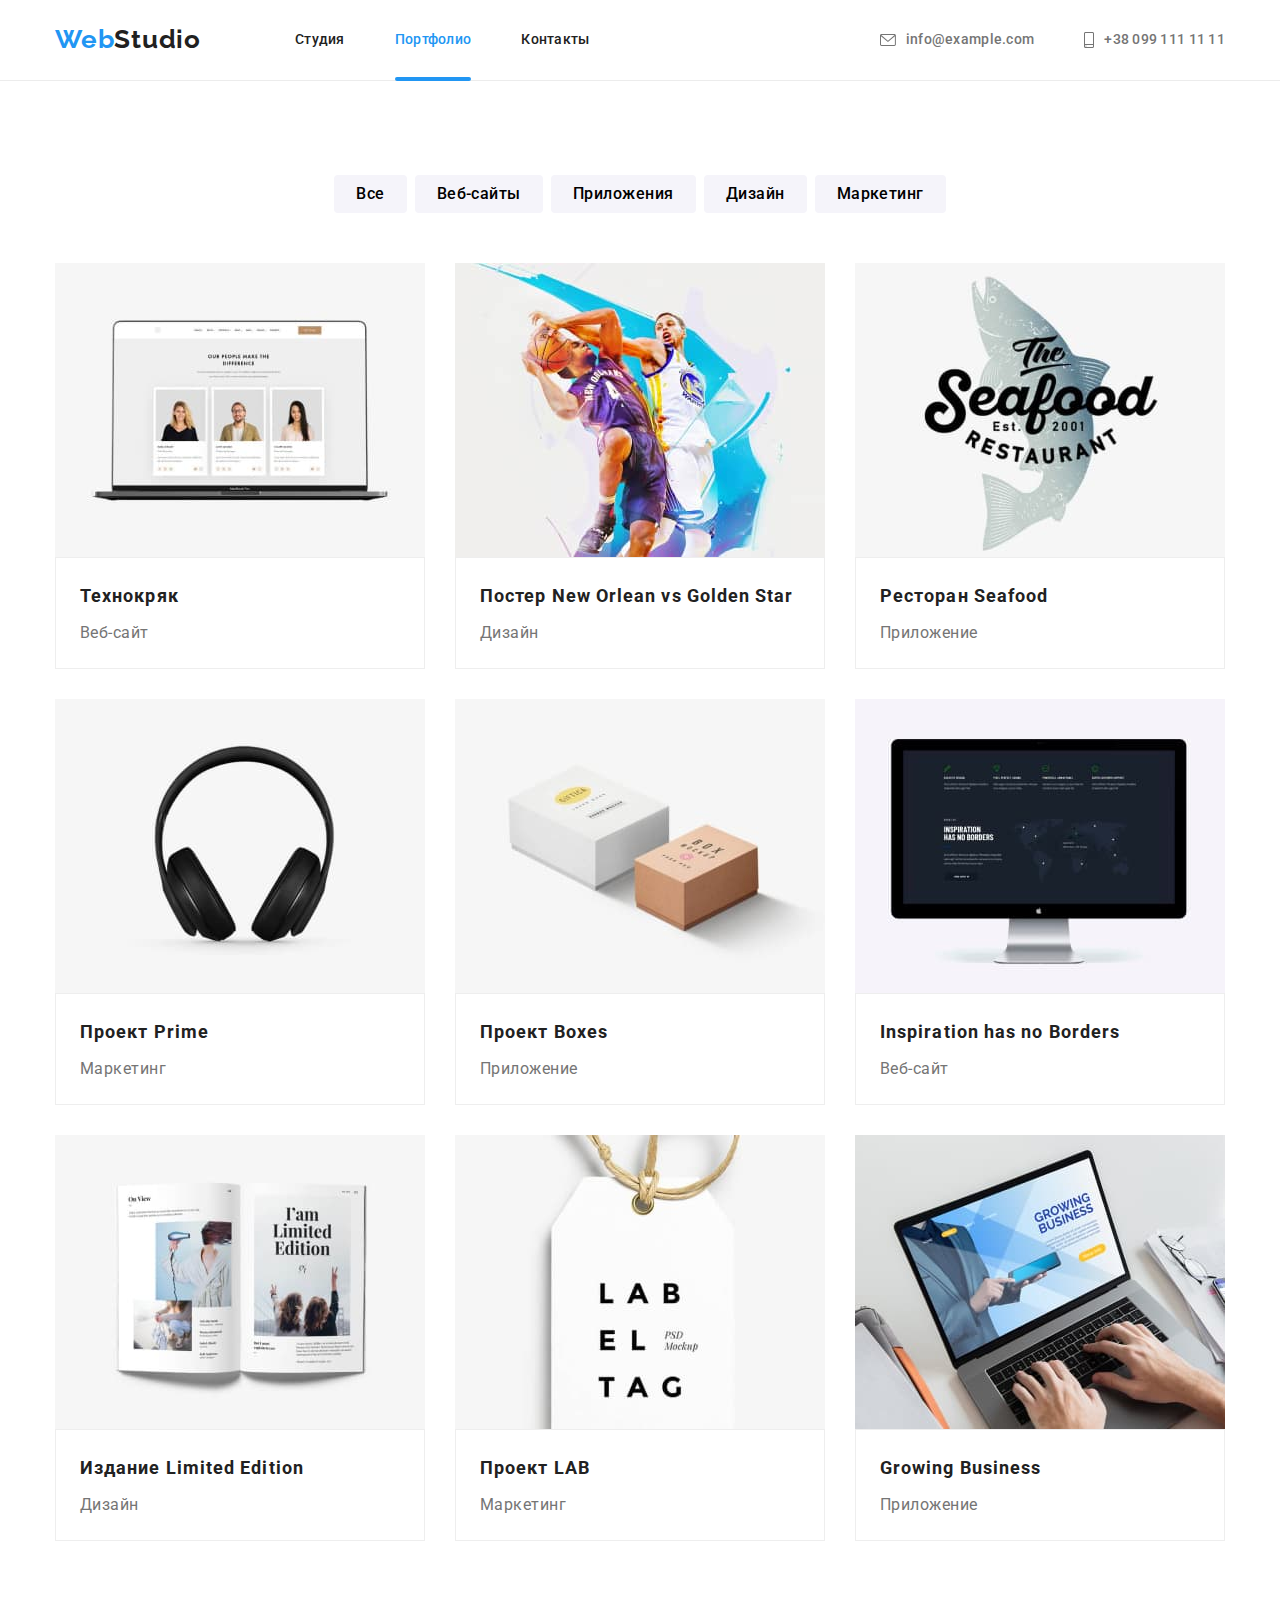
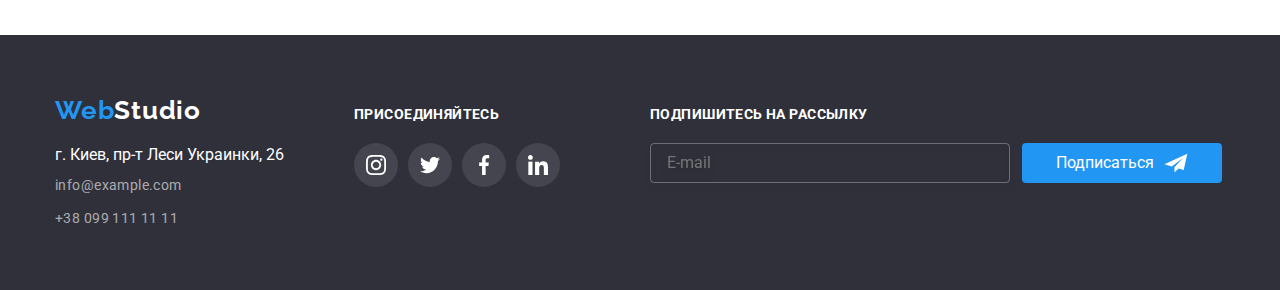
==== portfolio.html @ 25a38905 "adds source files" ====
<!DOCTYPE html>
<html lang="ru">

<head>
    <meta charset="UTF-8">
    <meta http-equiv="X-UA-Compatible" content="IE=edge">
    <meta name="webstudio" content="width=device-width, initial-scale=1.0">
    <title>WebStudio</title>
    <link href="https://fonts.googleapis.com/css2?family=Raleway:wght@700&family=Roboto:wght@400;500;700;900&display=swap"
        rel="stylesheet">
    <link rel="stylesheet" href="https://cdnjs.cloudflare.com/ajax/libs/modern-normalize/1.1.0/modern-normalize.min.css">
    <link rel="stylesheet" href="./css/styles.css" />
</head>


<body>
    <!-=================================== HEADER ================================->


    <header class="header-page">
        <div class="container header-container">
            <a class="logo" href="">Web<span class="logo-dark">Studio</span></a>
            <nav>
                <ul class="site-nav list">
                    <li class="site-nav-item"><a href="./index.html" class="site-nav-link">Студия</a></li>
                    <li class="site-nav-item"><a href="./portfolio.html" class="site-nav-link current">Портфолио</a></li>
                    <li class="site-nav-item"><a href="" class="site-nav-link">Контакты</a></li>
                </ul>
            </nav>
            <ul class="contacts">
                <li class="contacts-item "><a class="contacts-link" href="mailto:info@example.com" target="_blank">
                        <svg class="envelope-icon" width="16" height="12">
                            <use href="./images/icons.svg#icon-envelope"></use>
                        </svg>info@example.com</a>
                <li class="contacts-item"><a class="contacts-link phone-link" href="tel:+380991111111">
                        <svg class="phone-icon" width="10" height="16">
                            <use href="./images/icons.svg#icon-smartphone"></use>
                        </svg>+38 099 111 11 11</a>
            </ul>
        </div>
    </header>


    
    <!-================================== FILTER ============================->

        <main>
            <section class="section">
                <div class="container">
                <h1 class="visually-hidden">Контент страницы Портфолио</h1>
                <ul class="filter">
                    <li class="filter-item">
                        <button class="filter-button" type="button">Все</button>
                    </li>
                    <li class="filter-item">
                        <button class="filter-button" type="button">Веб-сайты</button>
                    </li>
                    <li class="filter-item">
                        <button class="filter-button" type="button">Приложения</button>
                    </li>
                    <li class="filter-item">
                        <button class="filter-button" type="button">Дизайн</button>              
                    </li>
                    <li class="filter-item">
                        <button class="filter-button" type="button">Маркетинг</button>
                    </li>
                </ul>


    <!-=================================== GALERY =================================->


                <ul class="galery list">
                    
                    <li class="galery-item">
                        <div class="galery-box">
                        <a href="" class="galery-link">
                            <div class="galery-wrap">
                                <img src="./images/portfolio1.jpg" 
                                alt="" 
                                width="370"
                                height="294">
                                <p class="galery-item-top-text">Технокряк это современная площадка распространения коронавируса. Компании используют эту
                                    платформу для цифрового
                                    шпионажа и атак на защищённые сервера конкурентов.</p>
                            </div>
                            <div class="galery-item-content">
                            <h2 class="galery-title">Технокряк</h2> 
                            <p class="galery-text">Веб-сайт</p>
                            </div>
                        </a>
                        
                        </div>
                    </li>
                    
                    <li class="galery-item">
                        <a href="" class="galery-link">
                            <div class="galery-wrap">
                                <img src="./images/portfolio2.jpg" 
                                alt="" 
                                width="370" 
                                height="294">
                                <p class="galery-item-top-text">Технокряк это современная площадка распространения коронавируса. Компании используют эту
                                    платформу для цифрового
                                    шпионажа и атак на защищённые сервера конкурентов.</p>
                            </div>
                            <div class="galery-item-content">
                            <h2 class="galery-title">Постер New Orlean vs Golden Star</h2>
                            <p class="galery-text">Дизайн</p>
                            </div>
                        </a>
                    </li>
                    <li class="galery-item">
                        <a href="" class="galery-link">
                            <div class="galery-wrap">
                                <img src="./images/portfolio3.jpg" 
                                alt="" 
                                width="370" 
                                height="294">
                                <p class="galery-item-top-text">Технокряк это современная площадка распространения коронавируса. Компании используют эту
                                    платформу для цифрового
                                    шпионажа и атак на защищённые сервера конкурентов.</p>
                            </div>
                            <div class="galery-item-content">
                            <h2 class="galery-title">Ресторан Seafood</h2> 
                            <p class="galery-text">Приложение</p>
                            </div>
                        </a>                         
                    </li>
                    <li class="galery-item">
                        <a href="" class="galery-link">
                            <div class="galery-wrap">
                                <img src="./images/portfolio4.jpg" 
                                alt="" 
                                width="370" 
                                height="294">
                                <p class="galery-item-top-text">Технокряк это современная площадка распространения коронавируса. Компании используют эту
                                    платформу для цифрового
                                    шпионажа и атак на защищённые сервера конкурентов.</p>
                            </div>
                            <div class="galery-item-content">
                            <h2 class="galery-title">Проект Prime</h2> 
                            <p class="galery-text">Маркетинг</p>
                            </div>
                        </a>                        
                    </li>
                    <li class="galery-item">
                        <a href="" class="galery-link">
                            <div class="galery-wrap">
                                <img src="./images/portfolio5.jpg" 
                                alt="" 
                                width="370" 
                                height="294">
                                <p class="galery-item-top-text">Технокряк это современная площадка распространения коронавируса. Компании используют эту
                                    платформу для цифрового
                                    шпионажа и атак на защищённые сервера конкурентов.</p>
                            </div>
                            <div class="galery-item-content">
                            <h2 class="galery-title">Проект Boxes</h2> 
                            <p class="galery-text">Приложение</p>
                            </div>
                        </a>
                    </li>
                    <li class="galery-item">
                        <a href="" class="galery-link">
                            <div class="galery-wrap">
                                <img src="./images/portfolio6.jpg" 
                                alt="" 
                                width="370"
                                height="294">
                                <p class="galery-item-top-text">Технокряк это современная площадка распространения коронавируса. Компании используют эту
                                    платформу для цифрового
                                    шпионажа и атак на защищённые сервера конкурентов.</p>
                            </div>
                            <div class="galery-item-content">
                            <h2 class="galery-title">Inspiration has no Borders</h2>
                            <p class="galery-text">Веб-сайт</p>
                            </div>
                        </a>                        
                    </li>
                    <li class="galery-item">
                        <a href="" class="galery-link">
                            <div class="galery-wrap">
                                <img src="./images/portfolio7.jpg" 
                                alt="" 
                                width="370" 
                                height="294">
                                <p class="galery-item-top-text">Технокряк это современная площадка распространения коронавируса. Компании используют эту
                                    платформу для цифрового
                                    шпионажа и атак на защищённые сервера конкурентов.</p>
                            </div>
                            <div class="galery-item-content">
                            <h2 class="galery-title">Издание Limited Edition</h2> 
                            <p class="galery-text">Дизайн</p>
                            </div>
                        </a>                        
                    </li>
                    <li class="galery-item">
                        <a href="" class="galery-link">
                            <div class="galery-wrap">
                                <img src="./images/portfolio8.jpg" 
                                alt="" 
                                width="370" 
                                height="294">
                                <p class="galery-item-top-text">Технокряк это современная площадка распространения коронавируса. Компании используют эту
                                    платформу для цифрового
                                    шпионажа и атак на защищённые сервера конкурентов.</p>
                            </div>
                            <div class="galery-item-content">
                            <h2 class="galery-title worklist">Проект LAB</h2>
                            <p class="galery-text">Маркетинг</p>
                            </div>
                        </a>                        
                    </li>
                    <li class="galery-item">
                        <a href="" class="galery-link">
                            <div class="galery-wrap">
                                <img src="./images/portfolio9.jpg" 
                                alt="" 
                                width="370" 
                                height="294">
                                <p class="galery-item-top-text">Технокряк это современная площадка распространения коронавируса. Компании используют эту
                                    платформу для цифрового
                                    шпионажа и атак на защищённые сервера конкурентов.</p>
                            </div>
                            <div class="galery-item-content">
                            <h2 class="galery-title">Growing Business</h2>
                            <p class="galery-text">Приложение</p>
                            </div>
                        </a>                        
                    </li>
                </ul>
                </div>
            </section>           
        </main>
        
        
        <!-=================================== FOOTER =====================================->

        <footer class="footer">
        
            <div class="container footer-conteiner">
                <div class="footer-adress-box">
                    <a class="logo logo-footer" href="">Web<span class="logo-light">Studio</span></a>
                    <address class="adress">
                        <ul class="footer-contacts">
                            <li class="footer-contacts-item">
                                <a class="footer-contact-link white" href="https://goo.gl/maps/ULEKr4xhVnMLPp338"
                                    target="_blank" rel="noopener noreferrer">г. Киев, пр-т Леси
                                    Украинки,
                                    26</a>
                            </li>
                            <li class="footer-contacts-item">
                                <a class="footer-contacts-link" href="mailto:info@example.com" target="_blank">info@example.com
                                </a>
                            </li>
                            <li class="footer-contacts-item">
                                <a class="footer-contacts-link" href="tel:+380991111111">+38 099 111 11 11</a>
                            </li>
                        </ul>
                    </address>
                </div>
        
                <div class="footer-socials-box">
                    <h2 class="footer-socials-title">Присоединяйтесь</h2>
                    <ul class="footer-socials-list">
                        <li class="footer-socials-item">
                            <a href="" class="footer-socials-link">
                                <svg class="footer-socials-icon" width="20" height="20">
                                    <use href="./images/icons.svg#icon-instagram-white"></use>
                                </svg>
                            </a>
                        </li>
                        <li class="footer-socials-item">
                            <a href="" class="footer-socials-link">
                                <svg class="footer-socials-icon" width="20" height="20">
                                    <use href="./images/icons.svg#icon-twitter-white"></use>
                                </svg>
                            </a>
                        </li>
                        <li class="footer-socials-item">
                            <a href="" class="footer-socials-link">
                                <svg class="footer-socials-icon" width="20" height="20">
                                    <use href="./images/icons.svg#icon-facebook-white"></use>
                                </svg>
                            </a>
                        </li>
                        <li class="footer-socials-item">
                            <a href="" class="footer-socials-link">
                                <svg class="footer-socials-icon" width="20" height="20">
                                    <use href="./images/icons.svg#icon-linkedin-white"></use>
                                </svg>
                            </a>
                        </li>
                    </ul>
                </div>

                <form class="footer-subscribe-box">
                    <h2 class="subscribe-title">Подпишитесь на рассылку</h2>
                    <div class="subscribe-input-wrap">
                        <input type="email" name="subscribe-mail" class="subscribe-mail" id="subscribe-mail" placeholder="E-mail"
                            required />
                        <button type="submit" class="subscribe-btn">
                            <svg class="subscribe-send-icon" width="24" height="20">
                                <use href="./images/icons.svg#icon-send"></use>
                            </svg>Подписаться</button>
                    </div>
                </form>
                
            </div>
        </footer>

        
</body>

</html>
---- css/styles.css ----
/* Основной цвет текста #757575 */
/* Вторичный цвет текста #212121 */
/* Основной цвет фона #E5E5E5 */
/* Вторичный цвет фона #2F303A */
/* Цвет акцента #2196F3 */
/* Цвет лого 1 #2196F3 */
/* Цвет лого 2 #000000 */

:root {
  --primary-text-color: #757575;
  --title-text-color: #212121;
  --accent-color: #2196f3;
  --primary-bg-color: #ffffff;
}

html {
  box-sizing: border-box;
}

*,
*::before,
*::after {
  box-sizing: inherit;
}

body {
  margin: 0;
  background-color: var(--primary-bg-color);
  color: var(--primary-text-color);
  font-family: Roboto, sans-serif;
}

img {
  display: block;
}

.visually-hidden {
  position: absolute;
  white-space: nowrap;
  width: 1px;
  height: 1px;
  overflow: hidden;
  border: 0;
  padding: 0;
  clip: rect(0 0 0 0);
  clip-path: inset(50%);
  margin: -1px;
}

h1,
h2,
h3,
h4,
h5,
h6,
p {
  margin-top: 0;
  margin-bottom: 0;
}

/* можно убрать точки у li c class="list"*/
/* .list {
  padding: 0;
  margin: 0;
  list-style: none;
} */

/* button {
  list-style: none;
} */

button {
  font-family: inherit;
}

/* убрал нижнее подчеркивание у всех ссылок */
a {
  text-decoration: none;
}

ul {
  list-style: none;
  padding: 0;
  margin: 0;
}

.container {
  margin-left: auto;
  margin-right: auto;
  padding-left: 15px;
  padding-right: 15px;
  width: 1200px;
}

.section {
  padding-top: 94px;
  padding-bottom: 94px;
}


/* -=================================== HEADER ================================-*/


.header-page {
  border-bottom-width: 1px;
  border-bottom-style: solid;
  border-bottom-color: #ececec;
  background-color: var(--primary-bg-color);
}

.header-container {
  display: flex;
  align-items: center;
}

.logo {
  color: var(--accent-color);
  text-decoration: none;
  font-family: Raleway, sans-serif;
  font-weight: 700;
  font-size: 26px;
  line-height: 1.2;
  letter-spacing: 0.03em;
}

.logo-dark {
  color: #212121;
}

.site-nav {
  display: flex;
}

/* .site-nav .site-nav-item:not(:last-child) {
  margin-right: 50px;
} */

/* применяется к элементам перед которыми есть сосед */
.site-nav .site-nav-item + .site-nav-item {
  margin-left: 50px;
}

.site-nav-link {
  display: block;
  padding-top: 32px;
  padding-bottom: 32px;
}

.site-nav-link {
  color: var(--title-text-color);
  font-weight: 500;
  font-size: 14px;
  line-height: 1.14;
  letter-spacing: 0.02em;
  transition: color 250ms cubic-bezier(0.4, 0, 0.2, 1);
}

.current {
  color: var(--accent-color);
  position: relative;
}

.current::after {
  content: "";
  width: 100%;
  height: 4px;
  position: absolute;
  background-color: var(--accent-color);
  left: 0;
  bottom: -1px;
  border-radius: 2px;
}

.site-nav-link:hover,
.site-nav-link:focus {
  color: var(--accent-color);
}

.contacts-link {
  color: var(--primary-text-color);
  font-weight: 500;
  font-size: 14px;
  line-height: 1.14;
  letter-spacing: 0.02em;
  transition: color 250ms cubic-bezier(0.4, 0, 0.2, 1);
}

.contacts-link:hover,
.contacts-link:focus {
  color: var(--accent-color);
}

.contacts {
  display: flex;
  margin-left: auto;
}

.contacts-link {
  display: block;
  padding-top: 32px;
  padding-bottom: 32px;
}

.contacts .contacts-item + .contacts-item {
  margin-left: 50px;
}

nav {
  margin-left: 94px;
}

.contacts-link {
  display: flex;
  align-items: center;
  justify-content: center;
  color: #757575;
}

.envelope-icon {
  margin-right: 10px;
  fill: currentColor;
}

.phone-icon {
  margin-right: 10px;
  fill: currentColor;
}

.contacts-link:hover {
  fill: var(--accent-color)
}



/* -================================= HERO ====================================- */


.hero {
  text-align: center;
  padding-top: 200px;
  padding-bottom: 200px;
  max-width: 1600px;
  height: 600px;
  margin-left: auto;
  margin-right: auto;

  background-image: linear-gradient(
      to right,
      rgba(47, 48, 58, 0.4),
      rgba(47, 48, 58, 0.4)),
    url(../images/hero-img.jpg);
  background-size: 100%, cover;
  background-position: center; 
}

.hero-title {
  width: 696px;
  margin-top: 0px;
  margin-left: auto;
  margin-right: auto;
  margin-bottom: 30px;

  color: var(--primary-bg-color);

  font-style: normal;
  font-weight: 900;
  font-size: 44px;
  line-height: 1.36;
  letter-spacing: 0.06em;
  text-transform: uppercase;
}

.hero-btn {
  align-items: center;
  display: inline-flex;
  border-radius: 4px;
  padding: 10px 32px;
  min-width: 136px;
  margin-bottom: 0;

  color: #e5e5e5;
  background-color: var(--accent-color);

  font-weight: 700;
  font-size: 16px;
  line-height: calc(30 / 16);
  letter-spacing: 0.06em;
  text-decoration: none;
  border-color: transparent;
  cursor: pointer;
  transition: background-color 250ms cubic-bezier(0.4, 0, 0.2, 1);
}

.hero-btn:hover,
.hero-btn:focus {
  background-color: #188ce8;
}

/* .hero-btn::before {
  content: "";
  margin-right: 10px;
  width: 20px;
  height: 20px;
  background-image: url(../images/clock\ 1.png);
  background-size: contain;
} */

/* .hero-btn > .icon {
  height: 20px;
  margin-right: 10px;
  background-image: url(../images/antenna\ 1.png);
  background-size: contain;
} */

/* -================================= FEATURES ===================================- */

.title {
  color: var(--title-text-color);
}

.features-title,
.team-title,
.team-title,
.galery-title {
  color: var(--title-text-color);
}

.section-title {
  margin-top: 0;
  margin-bottom: 50px;
  font-style: normal;
  font-weight: 700;
  font-size: 36px;
  line-height: 1.17;
  text-align: center;
  letter-spacing: 0.03em;
  color: var(--title-text-color);
}

.features-title {
  margin-bottom: 10px;
  font-weight: 700;
  font-size: 14px;
  line-height: 1.14;
  letter-spacing: 0.03em;
  text-transform: uppercase;
}

.features-text {
  font-weight: 400;
  font-size: 14px;
  line-height: 1.71;
  letter-spacing: 0.03em;
}

.section-title {
  margin-bottom: 50px;
}

.features {
  display: flex;
}

.features-item {
  width: 270px;
}

.features-item + .features-item {
  margin-left: 30px;
}

.features-top {
  content: "";
  display: flex;
  justify-content: center;
  align-items: center;
  border-radius: 4px;
  margin-bottom: 30px;
  height: 120px;
  background-color: #F5F4FA;  
  /* background-size: auto;
  background-repeat: no-repeat;
  background-position: center; */
}

/* .features-icon {
  align-items: center;
} */
/* .features-item::before {
  content: "";
  display: block;
  margin-bottom: 30px;
  height: 120px;
  background-color: #F5F4FA;  
  background-size: auto;
  background-repeat: no-repeat;
  background-position: center;
} */

/* .antena::before { 
  background-image: url(../images/antenna.svg);  
}

.clock::before {
  background-image: url(../images/clock.svg);
}

.diagram::before {
  background-image: url(../images/diagram.svg);
}

.astronaut::before {
  background-image: url(../images/astronaut.svg);
} */


/* -================================== WORKS ==================================- */

.works {
  display: flex;
}

.work-section {
  padding-top: 0;
}

.works-item {
  width: 370px;
  margin-right: 30px;
  position: relative;
}

.works-item:nth-child(3n) {
  margin-right: 0px;
}

.works-item-top-text {
  position: absolute;
  display: flex;
  justify-content: center;
  align-items: center;
  left: 0;
  bottom: 0;
  width: 100%;
  min-height: 70px;

  font-weight: 700;
  font-size: 14px;
  line-height: 16px;
  letter-spacing: 0.03em;
  text-transform: uppercase;

  color: #FFFFFF;
  background-color: rgba(47, 48, 58, 0.8);
}

/*-================================== TEAM ====================================-*/

.team-section {
  background-color: #f5f4fa;
}

.team-item-content {
  padding-top: 30px;
  padding-bottom: 30px;
  background-color: #ffffff;
  border-radius: 0px 0px 4px 4px;
}

.team-title {
  font-weight: 500;
  margin-top: 0;
  margin-bottom: 10px;
}

.team-text {
  margin-top: 0;
  margin-bottom: 16px;
}

.team {
  display: flex;
}

.team-item {
  text-align: center;
  width: 270px;
  margin-right: 30px;
  box-shadow: 0px 4px 4px rgba(0, 0, 0, 0.25);
}

.team-item:nth-child(4n) {
  margin-right: 0px;
}

.team-socials-list {
  display: flex;
  justify-content: center;
}

.team-socials-icon {
  fill: #AFB1B8;
  transition: fill 250ms cubic-bezier(0.4, 0, 0.2, 1);
}

.team-socials-link {
  width: 44px;
  height: 44px;
  background-color: #ffffff;
  border-radius: 50%;
  display: flex;
  align-items: center;
  justify-content: center;
  transition: background-color 250ms cubic-bezier(0.4, 0, 0.2, 1);
  /* color: #AFB1B8; */
}

/* .team-socials-icon {
  fill: currentColor;
}

.team-socials-link:hover {
  background-color: var(--accent-color);
  color: #ffffff;
} */

.team-socials-link:hover,
.team-socials-link:focus {
  background-color: var(--accent-color);
}

.team-socials-link:hover .team-socials-icon,
.team-socials-link:focus .team-socials-icon {
  fill: white;
}

.team-socials-item + .team-socials-item {
  margin-left: 10px;
}



/* -================================= CLIENTS ================================- */



.clients {
  display: flex;
  align-items: center;
}

.clients-icon {
  fill: #AFB1B8;
  transition: fill 250ms cubic-bezier(0.4, 0, 0.2, 1);
}

.clients-item {
  width: 170px;
  height: 92px;
}

.clients-link {
  width: 100%;
  height: 100%;
  display: flex;
  align-items: center;
  justify-content: center;
  border: 1px solid #AFB1B8;
  border-radius: 4px;
  transition: border-color 250ms cubic-bezier(0.4, 0, 0.2, 1);
}

/* .clients-link {
  width: 170px;
  height: 92px;
  background-color: #ffffff;
  border: 2px #AFB1B8;
  border-style: inset;
  border-radius: 4px;
  display: flex;
  align-items: center;
  justify-content: center;
} */
/* .clients-item {
  display: flex;
  align-items: center;
  justify-content: center;
  width: 170px;
  height: 92px;
  border: 1px #AFB1B8;
  border-style: inset;
  border-radius: 4px;
} */

.clients-item + .clients-item {
  margin-left: 30px;
}

.clients-link:hover,
.clients-link:focus {
  border-color: var(--accent-color);
}

.clients-link:hover .clients-icon,
.clients-link:focus .clients-icon {
  fill: var(--accent-color);
  border-color: var(--accent-color);
}


/*-=================================== FOOTER =====================================-*/

.footer {
  padding-top: 60px;
  padding-bottom: 60px;
  background-color: #2f303a;
}

.footer-conteiner {
  display: flex;
  align-items: baseline;
}

.adress {
  font-style: inherit;
}

.white {
  color: rgba(255, 255, 255, 1);
}

.auth-nav {
  color: rgba(255, 255, 255, 9);
}

.logo-footer {
  display: inline-block;
  margin-bottom: 20px;
}

.logo-light {
  color: #ffffff;
}

.footer-contacts-link {
  font-family: Roboto;
  font-size: 14px;
  line-height: 1.71;
  letter-spacing: 0.03em;
  color: rgba(255, 255, 255, 0.6);
}

.footer-contacts-item {
  margin-bottom: 9px;
}

.footer-contacts-item:nth-child(3n) {
  margin-bottom: 0px;
}

.footer-socials-list {
  display: flex;  
}

.footer-adress-box {
  margin-right: 70px;
}


.footer-socials-title {
  font-weight: 700;
  font-size: 14px;
  line-height: 1.14;
  letter-spacing: 0.03em;
  text-transform: uppercase;
  color: #ffffff;
  margin-bottom: 20px;
  align-self: flex-start;
}

/* .footer-socials-list {
  display: flex;
  justify-content: center;
} */

.footer-socials-icon {
  fill: white;
}

.footer-socials-link {
  width: 44px;
  height: 44px;
  background-color: rgba(255, 255, 255, 0.1);;
  border-radius: 50%;
  display: flex;
  align-items: center;
  justify-content: center;
  transition: background-color 250ms cubic-bezier(0.4, 0, 0.2, 1);
}

.footer-socials-link:hover,
.footer-socials-link:focus {
  background-color: var(--accent-color);
}

.footer-socials-item + .footer-socials-item {
  margin-left: 10px;
}

.footer-socials-box {
  margin-right: 90px;
}

.subscribe-input-wrap {
  display: flex;
}

.subscribe-title {
  ont-weight: 700;
  font-size: 14px;
  line-height: 1.14;
  letter-spacing: 0.03em;
  text-transform: uppercase;
  color: #ffffff;
  margin-bottom: 20px;
  align-self: flex-start;
}

.subscribe-mail {
  width: 360px;
  height: 40px;
  border: 1px solid rgba(255, 255, 255, 0.3);
  box-sizing: border-box;
  filter: drop-shadow(0px 4px 4px rgba(0, 0, 0, 0.15));
  border-radius: 4px;
  color: #fff;
  background-color: transparent;
  padding-left: 16px;
  margin-right: 12px;
  outline: none;
  cursor: pointer;
  transition: border-color 250ms cubic-bezier(0.4, 0, 0.2, 1);
}

.subscribe-mail:focus {
  border: 1px solid var(--accent-color);

}

.subscribe-btn {
  display: flex;
  flex-direction: row-reverse;
  justify-content: center;
  align-items: center;
  width: 200px;
  height: 40px;
  background-color: var(--accent-color);
  color: #fff;
  border-color: transparent;
  border-radius: 4px;
  cursor: pointer;
  transition: background-color 250ms cubic-bezier(0.4, 0, 0.2, 1);
}

.subscribe-btn:hover,
.subscribe-btn:focus {
  background-color: #188ce8;
}

.subscribe-send-icon {
  fill: #ffffff;
  margin-left: 10px;
}


/*-================================== FILTER ============================-*/


.filter-button {
  padding: 6px 22px;
  font-family: inherit;
  font-weight: 500;
  font-size: 16px;
  line-height: calc(26 / 16);
  text-align: center;
  letter-spacing: 0.03em;

  background-color: #f5f4fa;

  border-radius: 4px;
  border: transparent;
  cursor: pointer;

  transition: background-color 250ms cubic-bezier(0.4, 0, 0.2, 1), box-shadow 250ms cubic-bezier(0.4, 0, 0.2, 1), color 250ms cubic-bezier(0.4, 0, 0.2, 1);
}

.filter-button:hover,
.filter-button:focus {
  background-color: var(--accent-color);
  color: #ffffff;
  box-shadow: 0px 3px 1px rgba(0, 0, 0, 0.1), 0px 1px 2px rgba(0, 0, 0, 0.08), 0px 2px 2px rgba(0, 0, 0, 0.12);;
}

.filter {
  margin-bottom: 50px;
  justify-content: center;
  display: flex;
}

.filter-item:not(:last-child) {
  margin-right: 8px;
}



/*-=================================== GALERY =================================-*/

.galery-text {
  color: var(--primary-text-color);
  font-weight: 400;
  font-size: 16px;
  letter-spacing: 0.03em;
  line-height: calc(30 / 16);
}

.galery-item-content {
  padding-top: 20px;
  padding-bottom: 20px;
  padding-left: 24px;
  padding-right: 24px;
  border: 1px solid #eeeeee;
}

.galery-item .galery-title {
  margin-bottom: 4px;
  font-weight: 700;
  font-size: 18px;
  line-height: 2;
  letter-spacing: 0.06em;
}

/* ----------------сетка с половинными маржинами------------ */
.galery {
  display: flex;
  flex-wrap: wrap;
  margin: -15px;  
}

.galery-item {
  margin: 15px;
  flex-basis: calc((100% - 90px) / 3);
  position: relative;
  
}

.galery-wrap {
  position: relative;
  overflow: auto;
}

.galery-item-top-text {
  position: absolute;
  top: 0;
  left: 0;
  padding: 24px;

  font-weight: normal;
  font-size: 18px;
  line-height: 1.56;
  letter-spacing: 0.03em;
  height: 100%;

  color: #FFFFFF;
  background-color: rgba(33, 150, 243, 0.9);
  transform: translateY(100%);
  transition: transform 250ms cubic-bezier(0.4, 0, 0.2, 1);
}

.galery-link:hover .galery-item-top-text,
.galery-link:focus .galery-item-top-text {
  transform: translateY(0);
}

/* ----сетка с формулой и компенс маржинов-------- */
/* .galery {
  display: flex;
  flex-wrap: wrap;
  margin-right: -30px;
  margin-bottom: -30px;
}

.galery-item {
  margin-right: 30px;
  margin-bottom: 30px;
  flex-basis: calc((100% - 90px) / 3);
} */

/* ---------------сетка с чисткой геометрии---------- */
/* .galery {
  display: flex;
  flex-wrap: wrap;
}

.galery-item {
  width: 370px;
  margin-right: 30px;
  margin-bottom: 30px;
}

.galery-item:nth-child(3n) {
  margin-right: 0px;
}

.galery-item:nth-last-child(-n + 3) {
  margin-bottom: 0px;
} */
/* ----------------------------------------------------- */

.galery-link {
  display: block;
  transition: box-shadow 250ms cubic-bezier(0.4, 0, 0.2, 1), transform 250ms cubic-bezier(0.4, 0, 0.2, 1);;
}

.galery-link:hover,
.galery-link:focus {
  box-shadow: 0px 4px 4px rgba(0, 0, 0, 0.25);
}

/*-==================================== MODAL =====================================-*/

.backdrop {
  width: 100vw;
  height: 100vh;
  background-color: rgba(0, 0, 0, 0.2);
  position: fixed;
  top: 0;
  transition: opacity 250ms, visibility 250ms;
}

.backdrop.is-hidden .modal {
  transform: scale(0.5);
}

.modal {
  width: 530px;
  min-height: 580px;
  background-color: #fff;
  padding: 40px;
  box-shadow: 0px 1px 3px rgba(0, 0, 0, 0.12), 0px 1px 1px rgba(0, 0, 0, 0.14), 0px 2px 1px rgba(0, 0, 0, 0.2);
  border-radius: 4px;
  position: absolute;
  top: 50%;
  left: 50%;
  transform: translate(-50%, -50%) scale(1);
  transition: transform 250ms;
}

.modal-close-icon {
  width: 100%;
  height: 100%;
}

.modal-close-btn {
  display: flex;
  width: 30px;
  height: 30px;
  border-radius: 50%;
  border: 1px solid rgba(0, 0, 0, 0.1);
  background-color: #fff;
  position: absolute;
  top: 8px;
  right: 8px;
  cursor: pointer;
}

.modal-close-btn:hover {
  fill: var(--accent-color);
}

.is-hidden {
  opacity: 0;
  pointer-events: none;
  visibility: hidden;
}

.modal-title {
  font-weight: 700;
  font-size: 20px;
  line-height: 23px;
  text-align: center;
  letter-spacing: 0.03em;
  color: var(--title-text-color);
  text-align: center;
  margin-bottom: 12px;
}

.modal-input-wrap {
  position: relative;
}

.form-field {
  margin-bottom: 10px;
}

.modal-input {
  width: 100%;
  height: 40px;
  border: 1px solid rgba(33, 33, 33, 0.2);
  border-radius: 4px;
  
  padding-left: 42px;
  font-style: 12px;
  color: var(--title-text-color);
  cursor: pointer;
  outline: none;
}

.modal-input:focus {
  border-color: var(--accent-color);
}

.modal-input:focus + .modal-icon {
  fill: var(--accent-color);
}

.modal-icon {
  position: absolute;
  left: 12px;
  top: 50%;
  transform: translateY(-50%);
}

.modal-input::placeholder {
    color: rgba(117, 117, 117, 0.5);
}  

.modal-label {
  display: block;
  font-weight: normal;
  font-size: 12px;
  line-height: 14px;
  letter-spacing: 0.01em;
  color: #757575;
  margin-bottom: 4px;
}

.modal-text:focus {
  border-color: var(--accent-color);
}

.submit-btn {
  display: block;
  min-width: 200px;
  height: 50px;
  padding-top: 10px;
  padding-bottom: 10px;
  font-family: inherit;
  font-weight: 700;
  font-size: 16px;
  line-height: calc(30 / 16);
  text-align: center;
  letter-spacing: 0.03em;
  /* margin-top: 30px; */
  margin-left: auto;
  margin-right: auto;
  /* margin-bottom: 40px; */

  background-color: var(--accent-color);
  color: #ffffff;
  box-shadow: 0px 4px 4px rgba(0, 0, 0, 0.15);

  border-radius: 4px;
  border: transparent;
  cursor: pointer;

  transition: background-color 250ms cubic-bezier(0.4, 0, 0.2, 1), box-shadow 250ms cubic-bezier(0.4, 0, 0.2, 1), color 250ms cubic-bezier(0.4, 0, 0.2, 1);
}

.submit-btn:hover,
.submit-btn:focus {
  background-color: #188ce8;
}

.modal-text {
  display: block;
  width: 100%;
  height: 120px;
  padding: 12px 16px;
  margin-bottom: 20px;
  resize: none;
  outline: none;
  border: 1px solid rgba(33, 33, 33, 0.2);
  border-radius: 4px;
  cursor: pointer;
}

.modal-text::placeholder {
  font-weight: normal;
  font-size: 14px;
  line-height: calc(16 / 14);
  letter-spacing: 0.01em;
  color: rgba(117, 117, 117, 0.5);
}

.modal-check-text {
  font-weight: 400;
  font-size: 14px;
  line-height: 1.71;   
  letter-spacing: 0.03em;
  color: #757575;
  justify-content: center;
  display: flex;
  align-items: center;
}

.modal-check-text span {
  width: 16px;
  height: 15px;
  border: 2px solid #212121;
  border-radius: 2px;
  display: flex;
  align-items: center;
  justify-content: center;

  margin-right: 8px;
}

.modal-check-icon {
  fill: transparent;
  cursor: pointer;
}

.modal-check:checked + .modal-check-text > span {
  background-color: var(--accent-color);
  border: none;
}

.modal-check:checked + .modal-check-text svg {
  fill: #ffffff;
}

.modal-check-link {
  color: var(--accent-color);
  text-decoration: underline;
  margin-left: 5px;
}
.modal-check-field {
  display: block;
  margin-bottom: 30px;
}


/* .modal-check-text::before {
  content: "";
  width: 16px;
  height: 15px;
  border: 2px solid #212121;
  border-radius: 2px;
  display: block;
  margin-right: 8px;
}

.modal-check:checked + .modal-check-text::before {
  background-image: url(../images/icon-check.svg);
  border: none;
} */
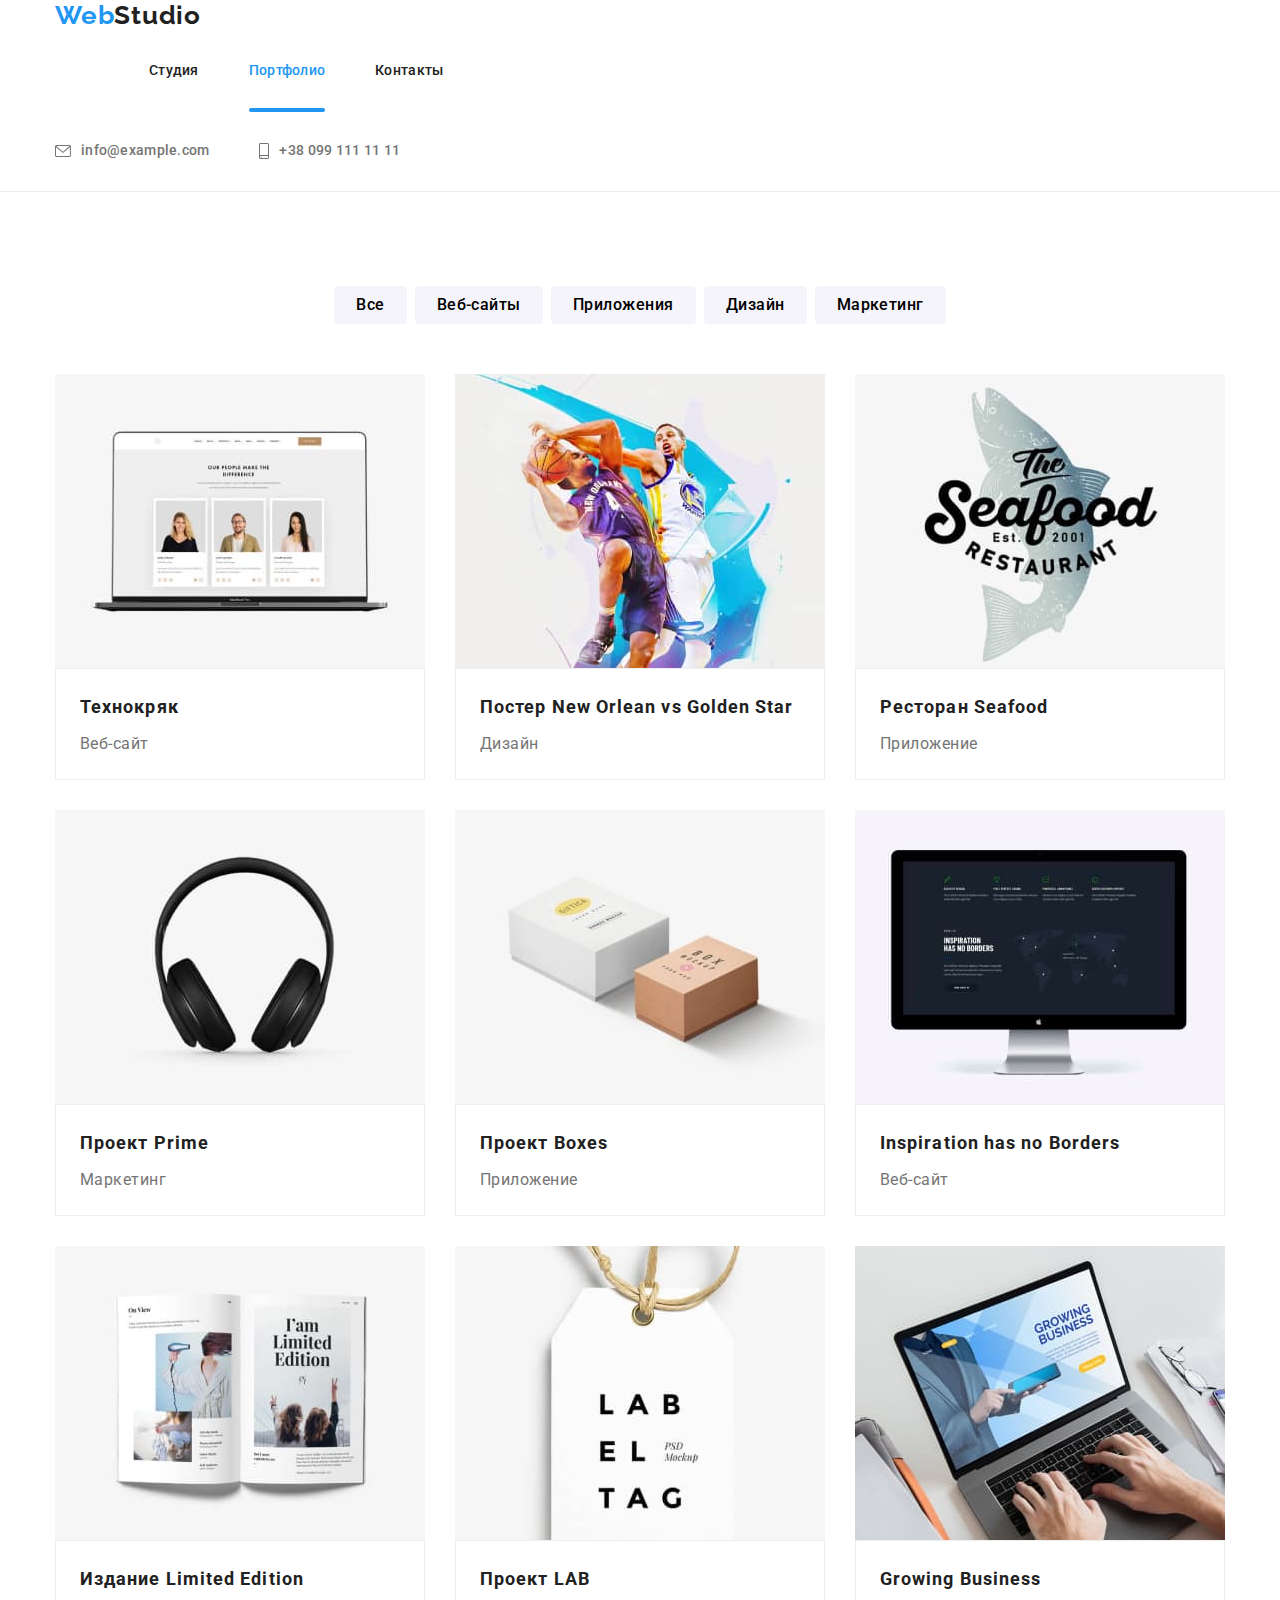
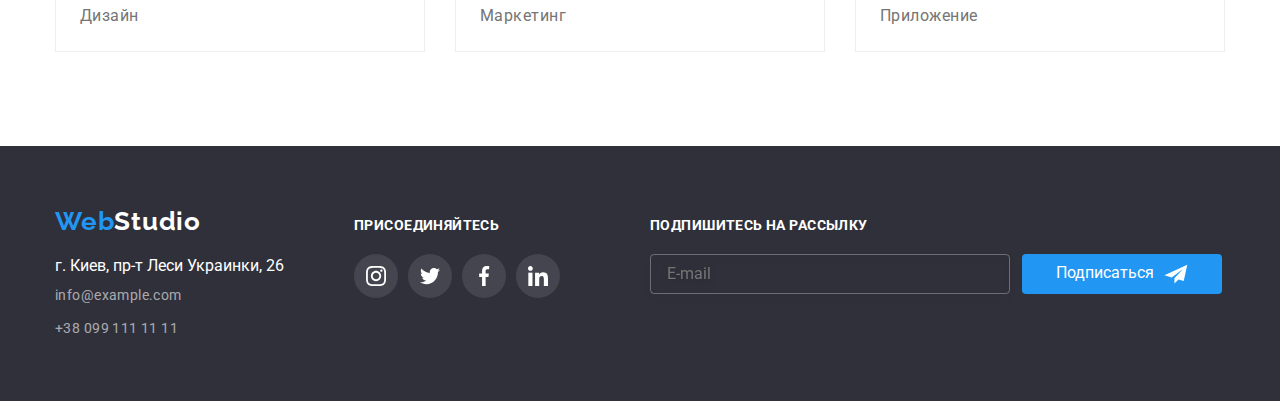
==== commit 250b7dd7: "add mixin" ====
--- a/portfolio.html
+++ b/portfolio.html
@@ -10,6 +10,7 @@
         rel="stylesheet">
     <link rel="stylesheet" href="https://cdnjs.cloudflare.com/ajax/libs/modern-normalize/1.1.0/modern-normalize.min.css">
     <link rel="stylesheet" href="./css/styles.css" />
+    <link rel="stylesheet" href="./css/main.min.css" />
 </head>
 
 
@@ -18,7 +19,7 @@
 
 
     <header class="header-page">
-        <div class="container header-container">
+        <div class="container header__container">
             <a class="logo" href="">Web<span class="logo-dark">Studio</span></a>
             <nav>
                 <ul class="site-nav list">
@@ -31,11 +32,11 @@
                 <li class="contacts-item "><a class="contacts-link" href="mailto:info@example.com" target="_blank">
                         <svg class="envelope-icon" width="16" height="12">
                             <use href="./images/icons.svg#icon-envelope"></use>
-                        </svg>info@example.com</a>
+                        </svg>info@example.com</a></li>
                 <li class="contacts-item"><a class="contacts-link phone-link" href="tel:+380991111111">
                         <svg class="phone-icon" width="10" height="16">
                             <use href="./images/icons.svg#icon-smartphone"></use>
-                        </svg>+38 099 111 11 11</a>
+                        </svg>+38 099 111 11 11</a></li>
             </ul>
         </div>
     </header>
--- a/css/styles.css
+++ b/css/styles.css
@@ -716,7 +716,7 @@
 }
 
 .subscribe-title {
-  ont-weight: 700;
+  font-weight: 700;
   font-size: 14px;
   line-height: 1.14;
   letter-spacing: 0.03em;
--- a/css/main.min.css
+++ b/css/main.min.css
@@ -0,0 +1,2 @@
+:root{--primary-text-color: #757575;--title-text-color: #212121;--accent-color: #2196f3;--primary-bg-color: #ffffff}h1,h2,h3,h4,h5,h6,p{margin-top:0;margin-bottom:0}button{font-family:inherit}a{text-decoration:none}ul{list-style:none;padding:0;margin:0}html{box-sizing:border-box}*,*::before,*::after{box-sizing:inherit}body{margin:0;background-color:var(--primary-bg-color);color:var(--primary-text-color);font-family:Roboto, sans-serif}img{display:block}button{font-family:inherit}.section{padding-top:94px;padding-bottom:94px}.visually-hidden{position:absolute;white-space:nowrap;width:1px;height:1px;overflow:hidden;border:0;padding:0;clip:rect(0 0 0 0);clip-path:inset(50%);margin:-1px}.container{margin-left:auto;margin-right:auto;padding-left:15px;padding-right:15px;width:1200px}.header-page{border-bottom-width:1px;border-bottom-style:solid;border-bottom-color:#ececec;background-color:var(--primary-bg-color)}.header-container{display:flex;align-items:center}.logo{color:var(--accent-color);text-decoration:none;font-family:Raleway, sans-serif;font-weight:700;font-size:26px;line-height:1.2;letter-spacing:0.03em}.logo-dark{color:#212121}.site-nav{display:flex}.site-nav .site-nav-item+.site-nav-item{margin-left:50px}.site-nav-link{display:block;padding-top:32px;padding-bottom:32px}.site-nav-link{color:var(--title-text-color);font-weight:500;font-size:14px;line-height:1.14;letter-spacing:0.02em;transition:color 250ms cubic-bezier(0.4, 0, 0.2, 1)}.site-nav-link:hover,.site-nav-link:focus{color:var(--accent-color)}.current{color:var(--accent-color);position:relative}.current::after{content:"";width:100%;height:4px;position:absolute;background-color:var(--accent-color);left:0;bottom:-1px;border-radius:2px}.contacts-link{color:var(--primary-text-color);font-weight:500;font-size:14px;line-height:1.14;letter-spacing:0.02em;transition:color 250ms cubic-bezier(0.4, 0, 0.2, 1)}.contacts-link:hover,.contacts-link:focus{color:var(--accent-color)}.contacts{display:flex;margin-left:auto}.contacts-link{display:block;padding-top:32px;padding-bottom:32px}.contacts-link:hover,.contacts-link:focus{color:var(--accent-color)}.contacts-link:hover{fill:var(--accent-color)}.contacts .contacts-item+.contacts-item{margin-left:50px}nav{margin-left:94px}.contacts-link{display:flex;align-items:center;justify-content:center;color:#757575}.envelope-icon{margin-right:10px;fill:currentColor}.phone-icon{margin-right:10px;fill:currentColor}.hero{text-align:center;padding-top:200px;padding-bottom:200px;max-width:1600px;height:600px;margin-left:auto;margin-right:auto;background-image:linear-gradient(to right, rgba(47,48,58,0.4), rgba(47,48,58,0.4)),url(../images/hero-img.jpg);background-size:100%, cover;background-position:center}.hero-title{width:696px;margin-top:0px;margin-left:auto;margin-right:auto;margin-bottom:30px;color:var(--primary-bg-color);font-style:normal;font-weight:900;font-size:44px;line-height:1.36;letter-spacing:0.06em;text-transform:uppercase}.hero-btn{align-items:center;display:inline-flex;border-radius:4px;padding:10px 32px;min-width:136px;margin-bottom:0;color:#e5e5e5;background-color:var(--accent-color);font-weight:700;font-size:16px;line-height:calc(30 / 16);letter-spacing:0.06em;text-decoration:none;border-color:transparent;cursor:pointer;transition:background-color 250ms cubic-bezier(0.4, 0, 0.2, 1)}.hero-btn:hover,.hero-btn:focus{background-color:#188ce8}.title{color:var(--title-text-color)}.features-title,.team-title,.team-title,.galery-title{color:var(--title-text-color)}.section-title{margin-top:0;margin-bottom:50px;font-weight:700;font-size:36px;line-height:1.17;letter-spacing:.03em;text-align:center;color:var(--title-text-color)}.features-title{margin-bottom:10px;font-weight:700;font-size:14px;line-height:1.14;letter-spacing:.03em;text-transform:uppercase}.features-text{font-weight:400;font-size:14px;line-height:1.71;letter-spacing:.03em}.section-title{margin-bottom:50px}.features{display:flex}.features-item{width:270px}.features-item+.features-item{margin-left:30px}.features-top{content:"";display:flex;align-items:center;justify-content:center;border-radius:4px;margin-bottom:30px;height:120px;background-color:#f5f4fa}.works{display:flex}.works-section{padding-top:0}.works-item{width:370px;margin-right:30px;position:relative}.works-item:nth-child(3n){margin-right:0px}.works-item-top-text{position:absolute;display:flex;align-items:center;justify-content:center;left:0;bottom:0;width:100%;min-height:70px;font-weight:700;font-size:14px;line-height:16px;letter-spacing:0.03em;text-transform:uppercase;color:#ffffff;background-color:rgba(47,48,58,0.8)}.team-section{background-color:#f5f4fa}.team-item-content{padding-top:30px;padding-bottom:30px;background-color:#ffffff;border-radius:0px 0px 4px 4px}.team-title{font-weight:500;margin-top:0;margin-bottom:10px}.team-text{margin-top:0;margin-bottom:16px}.team{display:flex}.team-item{text-align:center;width:270px;margin-right:30px;box-shadow:0px 4px 4px rgba(0,0,0,0.25)}.team-item:nth-child(4n){margin-right:0px}.team-socials-list{display:flex;justify-content:center}.team-socials-icon{fill:#afb1b8;transition:fill 250ms cubic-bezier(0.4, 0, 0.2, 1)}.team-socials-link:hover .team-socials-icon,.team-socials-link:focus .team-socials-icon{fill:white}.team-socials-link{width:44px;height:44px;background-color:#ffffff;border-radius:50%;display:flex;align-items:center;justify-content:center;transition:background-color 250ms cubic-bezier(0.4, 0, 0.2, 1)}.team-socials-link:hover,.team-socials-link:focus{background-color:var(--accent-color)}.team-socials-item+.team-socials-item{margin-left:10px}.clients{display:flex;align-items:center}.clients-icon{fill:#afb1b8;transition:fill 250ms cubic-bezier(0.4, 0, 0.2, 1)}.clients-item{width:170px;height:92px}.clients-item+.clients-item{margin-left:30px}.clients-link{width:100%;height:100%;display:flex;align-items:center;justify-content:center;border:1px solid #afb1b8;border-radius:4px;transition:border-color 250ms cubic-bezier(0.4, 0, 0.2, 1)}.clients-link:hover,.clients-link:focus{border-color:var(--accent-color)}.clients-link:hover .clients-icon,.clients-link:focus .clients-icon{fill:var(--accent-color);border-color:var(--accent-color)}.footer{padding-top:60px;padding-bottom:60px;background-color:#2f303a}.footer-conteiner{display:flex;align-items:baseline}.adress{font-style:inherit}.white{color:#fff}.auth-nav{color:#fff}.logo-footer{display:inline-block;margin-bottom:20px}.logo-light{color:#ffffff}.footer-contacts-link{font-family:Roboto;font-size:14px;line-height:1.71;letter-spacing:0.03em;color:rgba(255,255,255,0.6)}.footer-contacts-item{margin-bottom:9px}.footer-contacts-item:nth-child(3n){margin-bottom:0px}.footer-socials-list{display:flex}.footer-adress-box{margin-right:70px}.footer-socials-title{font-weight:700;font-size:14px;line-height:1.14;letter-spacing:0.03em;text-transform:uppercase;color:#ffffff;margin-bottom:20px;align-self:flex-start}.footer-socials-icon{fill:white}.footer-socials-link{width:44px;height:44px;background-color:rgba(255,255,255,0.1);border-radius:50%;display:flex;align-items:center;justify-content:center;transition:background-color 250ms cubic-bezier(0.4, 0, 0.2, 1)}.footer-socials-link:hover,.footer-socials-link:focus{background-color:var(--accent-color)}.footer-socials-item+.footer-socials-item{margin-left:10px}.footer-socials-box{margin-right:90px}.subscribe-input-wrap{display:flex}.subscribe-title{font-weight:700;font-size:14px;line-height:1.14;letter-spacing:0.03em;text-transform:uppercase;color:#ffffff;margin-bottom:20px;align-self:flex-start}.subscribe-mail{width:360px;height:40px;border:1px solid rgba(255,255,255,0.3);box-sizing:border-box;filter:drop-shadow(0px 4px 4px rgba(0,0,0,0.15));border-radius:4px;color:#fff;background-color:transparent;padding-left:16px;margin-right:12px;outline:none;cursor:pointer;transition:border-color 250ms cubic-bezier(0.4, 0, 0.2, 1)}.subscribe-mail:focus{border:1px solid var(--accent-color)}.subscribe-btn{display:flex;align-items:center;flex-direction:row-reverse;justify-content:center;width:200px;height:40px;background-color:var(--accent-color);color:#fff;border-color:transparent;border-radius:4px;cursor:pointer;transition:background-color 250ms cubic-bezier(0.4, 0, 0.2, 1)}.subscribe-btn:hover,.subscribe-btn:focus{background-color:#188ce8}.subscribe-send-icon{fill:#ffffff;margin-left:10px}.filter-button{padding:6px 22px;font-family:inherit;font-weight:500;font-size:16px;line-height:1.6;letter-spacing:0.03em;text-align:center;background-color:#f5f4fa;border-radius:4px;border:transparent;cursor:pointer;transition:background-color 250ms cubic-bezier(0.4, 0, 0.2, 1),box-shadow 250ms cubic-bezier(0.4, 0, 0.2, 1),color 250ms cubic-bezier(0.4, 0, 0.2, 1)}.filter-button:hover,.filter-button:focus{background-color:var(--accent-color);color:#ffffff;box-shadow:0px 3px 1px rgba(0,0,0,0.1),0px 1px 2px rgba(0,0,0,0.08),0px 2px 2px rgba(0,0,0,0.12)}.filter{margin-bottom:50px;justify-content:center;display:flex}.filter-item:not(:last-child){margin-right:8px}.galery-text{color:var(--primary-text-color);font-weight:400;font-size:16px;letter-spacing:0.03em;line-height:calc(30 / 16)}.galery-item-content{padding-top:20px;padding-bottom:20px;padding-left:24px;padding-right:24px;border:1px solid #eeeeee}.galery-item .galery-title{margin-bottom:4px;font-weight:700;font-size:18px;line-height:2;letter-spacing:0.06em}.galery{display:flex;flex-wrap:wrap;margin:-15px}.galery-item{margin:15px;flex-basis:calc((100% - 90px) / 3);position:relative}.galery-wrap{position:relative;overflow:auto}.galery-item-top-text{position:absolute;top:0;left:0;padding:24px;font-weight:normal;font-size:18px;line-height:1.56;letter-spacing:0.03em;height:100%;color:#ffffff;background-color:rgba(33,150,243,0.9);transform:translateY(100%);transition:transform 250ms cubic-bezier(0.4, 0, 0.2, 1)}.galery-link:hover .galery-item-top-text,.galery-link:focus .galery-item-top-text{transform:translateY(0)}.galery-link{display:block;transition:box-shadow 250ms cubic-bezier(0.4, 0, 0.2, 1),transform 250ms cubic-bezier(0.4, 0, 0.2, 1)}.galery-link:hover,.galery-link:focus{box-shadow:0px 4px 4px rgba(0,0,0,0.25)}.backdrop{width:100vw;height:100vh;background-color:rgba(0,0,0,0.2);position:fixed;top:0;transition:opacity 250ms, visibility 250ms}.backdrop.is-hidden .modal{transform:scale(0.5)}.modal{width:530px;min-height:580px;background-color:#fff;padding:40px;box-shadow:0px 1px 3px rgba(0,0,0,0.12),0px 1px 1px rgba(0,0,0,0.14),0px 2px 1px rgba(0,0,0,0.2);border-radius:4px;position:absolute;top:50%;left:50%;transform:translate(-50%, -50%) scale(1);transition:transform 250ms}.modal-close-icon{width:100%;height:100%}.modal-close-btn{display:flex;width:30px;height:30px;border-radius:50%;border:1px solid rgba(0,0,0,0.1);background-color:#fff;position:absolute;top:8px;right:8px;cursor:pointer}.modal-close-btn:hover{fill:var(--accent-color)}.is-hidden{opacity:0;pointer-events:none;visibility:hidden}.modal-title{font-weight:700;font-size:20px;line-height:23px;text-align:center;letter-spacing:0.03em;color:var(--title-text-color);text-align:center;margin-bottom:12px}.modal-input-wrap{position:relative}.form-field{margin-bottom:10px}.modal-input{width:100%;height:40px;border:1px solid rgba(33,33,33,0.2);border-radius:4px;padding-left:42px;font-style:12px;color:var(--title-text-color);cursor:pointer;outline:none}.modal-input:focus{border-color:var(--accent-color)}.modal-input:focus+.modal-icon{fill:var(--accent-color)}.modal-icon{position:absolute;left:12px;top:50%;transform:translateY(-50%)}.modal-input::placeholder{color:rgba(117,117,117,0.5)}.modal-label{display:block;font-weight:normal;font-size:12px;line-height:14px;letter-spacing:0.01em;color:#757575;margin-bottom:4px}.modal-text:focus{border-color:var(--accent-color)}.submit-btn{display:block;min-width:200px;height:50px;padding-top:10px;padding-bottom:10px;font-family:inherit;font-weight:700;font-size:16px;line-height:calc(30 / 16);text-align:center;letter-spacing:0.03em;margin-left:auto;margin-right:auto;background-color:var(--accent-color);color:#ffffff;box-shadow:0px 4px 4px rgba(0,0,0,0.15);border-radius:4px;border:transparent;cursor:pointer;transition:background-color 250ms cubic-bezier(0.4, 0, 0.2, 1),box-shadow 250ms cubic-bezier(0.4, 0, 0.2, 1),color 250ms cubic-bezier(0.4, 0, 0.2, 1)}.submit-btn:hover,.submit-btn:focus{background-color:#188ce8}.modal-text{display:block;width:100%;height:120px;padding:12px 16px;margin-bottom:20px;resize:none;outline:none;border:1px solid rgba(33,33,33,0.2);border-radius:4px;cursor:pointer}.modal-text::placeholder{font-weight:normal;font-size:14px;line-height:calc(16 / 14);letter-spacing:0.01em;color:rgba(117,117,117,0.5)}.modal-check-text{font-weight:400;font-size:14px;line-height:1.71;letter-spacing:0.03em;color:#757575;justify-content:center;display:flex;align-items:center}.modal-check-text span{width:16px;height:15px;border:2px solid #212121;border-radius:2px;display:flex;align-items:center;justify-content:center;margin-right:8px}.modal-check-icon{fill:transparent;cursor:pointer}.modal-check:checked+.modal-check-text>span{background-color:var(--accent-color);border:none}.modal-check:checked+.modal-check-text svg{fill:#ffffff}.modal-check-link{color:var(--accent-color);text-decoration:underline;margin-left:5px}.modal-check-field{display:block;margin-bottom:30px}
+/*# sourceMappingURL=main.min.css.map */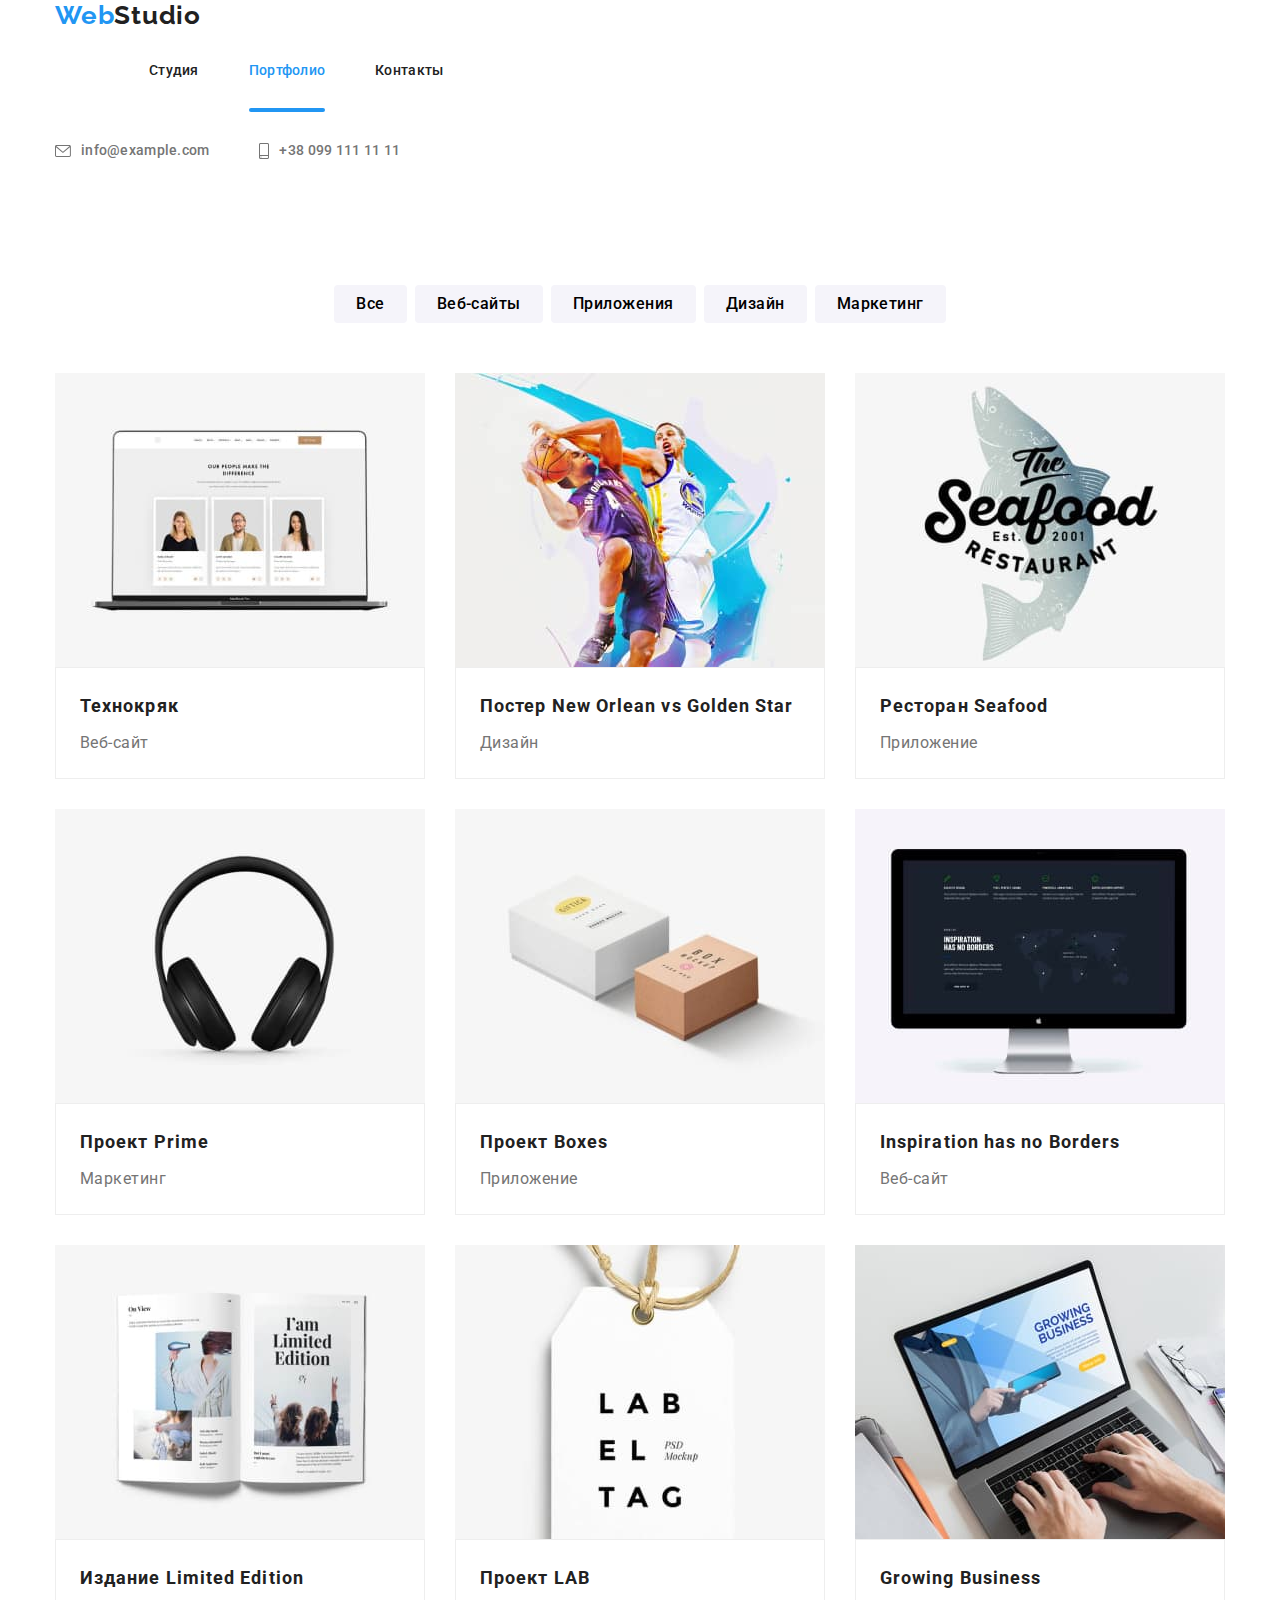
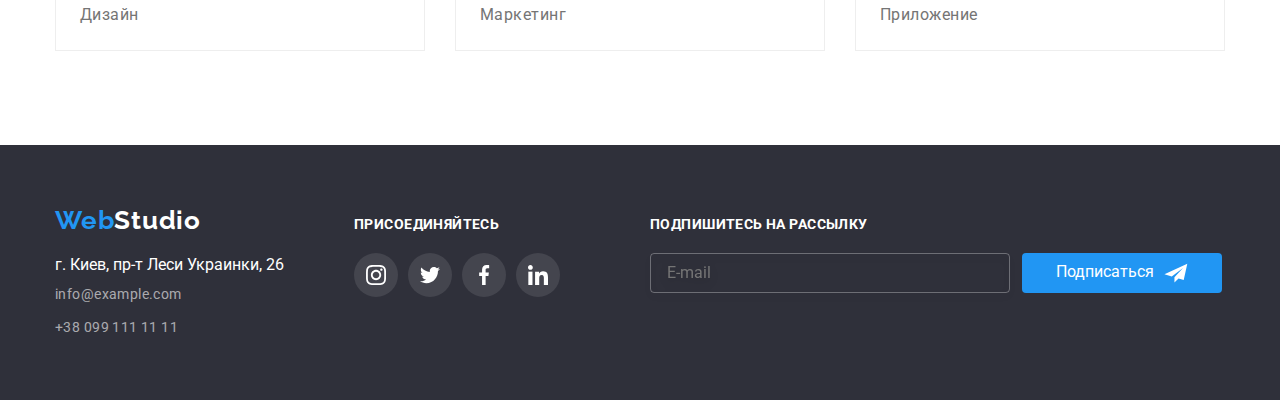
==== commit 52f2d776: "add mixin" ====
--- a/portfolio.html
+++ b/portfolio.html
@@ -9,7 +9,7 @@
     <link href="https://fonts.googleapis.com/css2?family=Raleway:wght@700&family=Roboto:wght@400;500;700;900&display=swap"
         rel="stylesheet">
     <link rel="stylesheet" href="https://cdnjs.cloudflare.com/ajax/libs/modern-normalize/1.1.0/modern-normalize.min.css">
-    <link rel="stylesheet" href="./css/styles.css" />
+    <!-- <link rel="stylesheet" href="./css/styles.css" /> -->
     <link rel="stylesheet" href="./css/main.min.css" />
 </head>
 
@@ -18,10 +18,10 @@
     <!-=================================== HEADER ================================->
 
 
-    <header class="header-page">
+    <header class="header">
         <div class="container header__container">
             <a class="logo" href="">Web<span class="logo-dark">Studio</span></a>
-            <nav>
+            <nav class="">
                 <ul class="site-nav list">
                     <li class="site-nav-item"><a href="./index.html" class="site-nav-link">Студия</a></li>
                     <li class="site-nav-item"><a href="./portfolio.html" class="site-nav-link current">Портфолио</a></li>
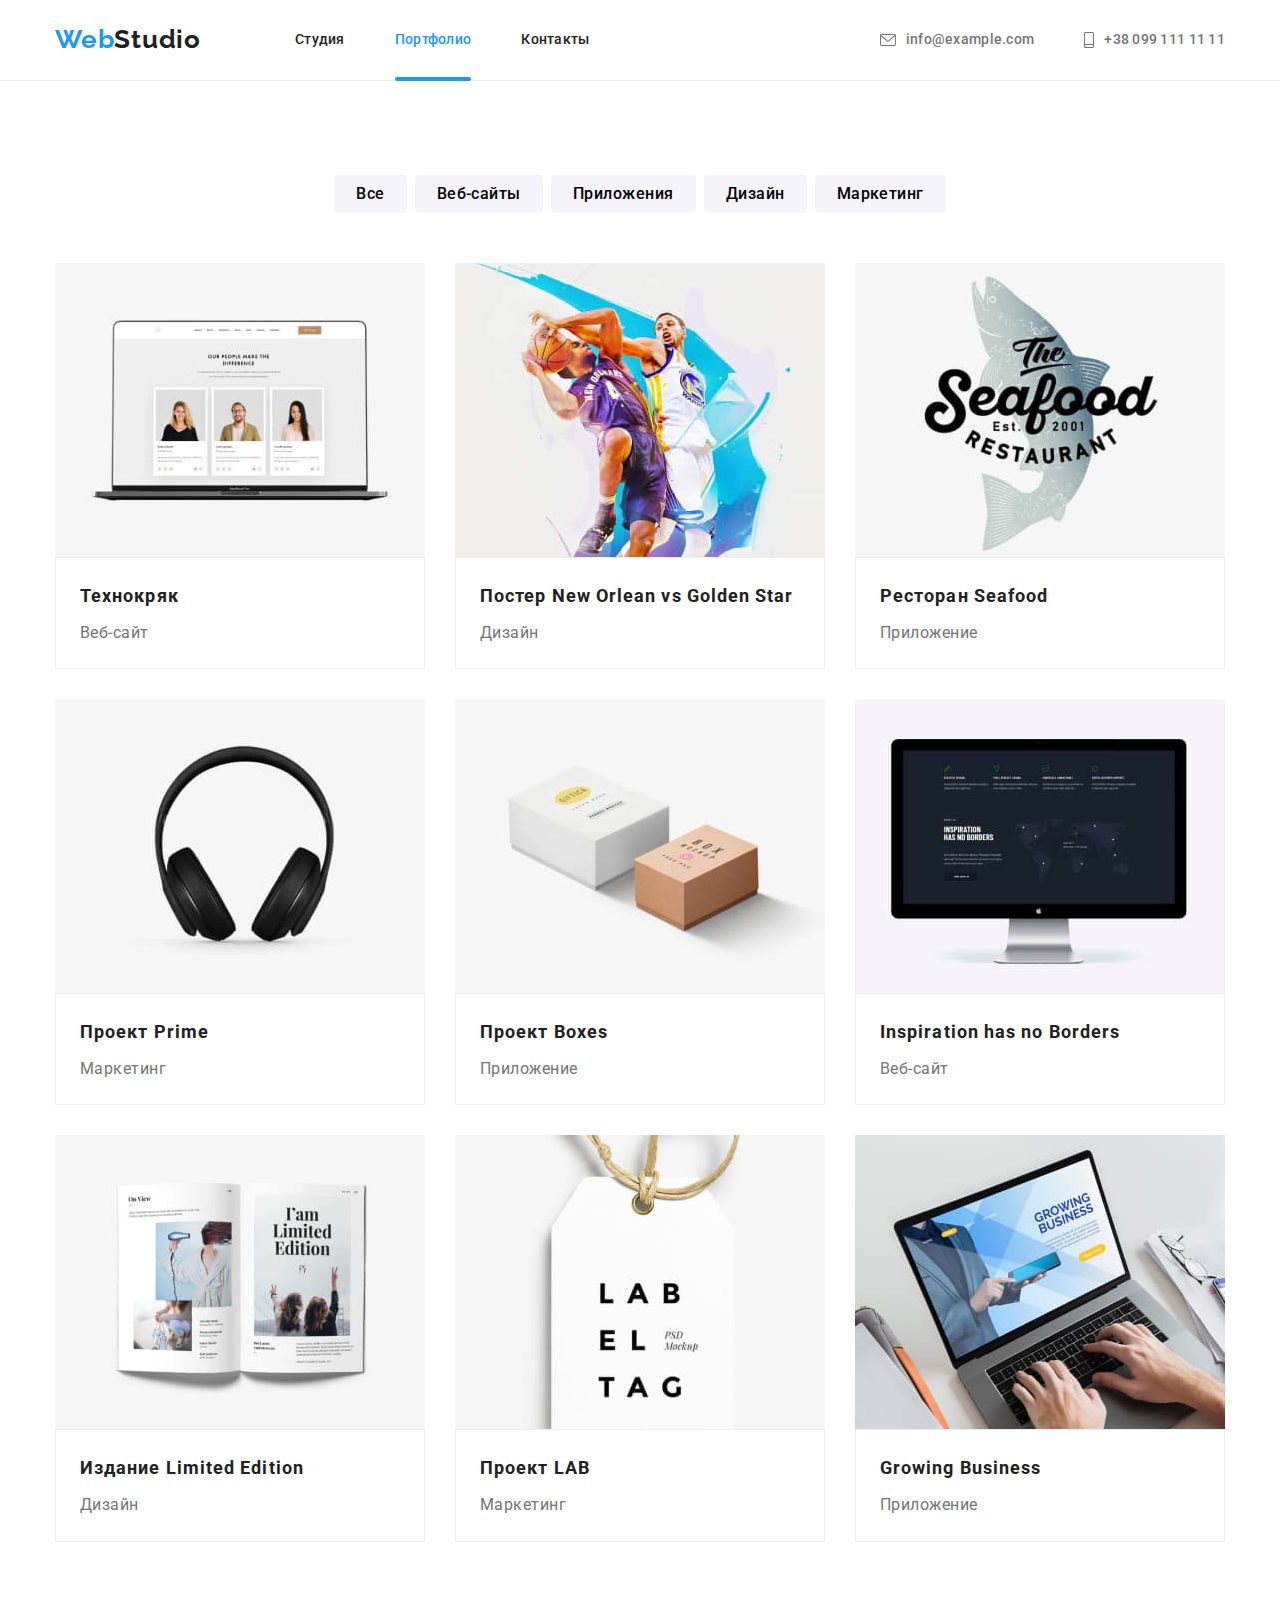
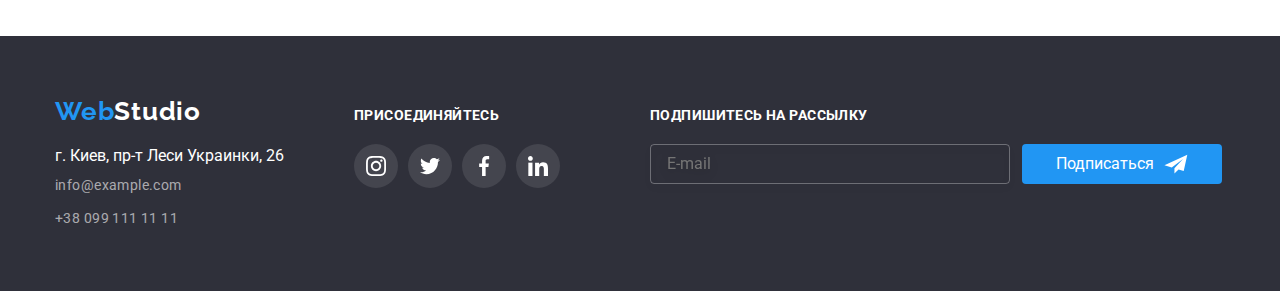
==== commit 4aa4bb87: "ready" ====
--- a/portfolio.html
+++ b/portfolio.html
@@ -19,21 +19,28 @@
 
 
     <header class="header">
-        <div class="container header__container">
+        <div class="container header-container">
             <a class="logo" href="">Web<span class="logo-dark">Studio</span></a>
-            <nav class="">
-                <ul class="site-nav list">
-                    <li class="site-nav-item"><a href="./index.html" class="site-nav-link">Студия</a></li>
-                    <li class="site-nav-item"><a href="./portfolio.html" class="site-nav-link current">Портфолио</a></li>
-                    <li class="site-nav-item"><a href="" class="site-nav-link">Контакты</a></li>
+            <nav class="navigation">
+                <!-- <a class="logo" href="">Web<span class="logo-dark">Studio</span></a> -->
+                <ul class="site-nav">
+                    <li class="site-nav__item">
+                        <a href="./index.html" class="site-nav__link">Студия</a>
+                    </li>
+                    <li class="site-nav__item">
+                        <a href="./portfolio.html" class="site-nav__link current">Портфолио</a>
+                    </li>
+                    <li class="site-nav__item">
+                        <a href="" class="site-nav__link">Контакты</a>
+                    </li>
                 </ul>
             </nav>
             <ul class="contacts">
-                <li class="contacts-item "><a class="contacts-link" href="mailto:info@example.com" target="_blank">
+                <li class="contacts__item "><a class="contacts__link" href="mailto:info@example.com" target="_blank">
                         <svg class="envelope-icon" width="16" height="12">
                             <use href="./images/icons.svg#icon-envelope"></use>
                         </svg>info@example.com</a></li>
-                <li class="contacts-item"><a class="contacts-link phone-link" href="tel:+380991111111">
+                <li class="contacts__item"><a class="contacts__link phone-link" href="tel:+380991111111">
                         <svg class="phone-icon" width="10" height="16">
                             <use href="./images/icons.svg#icon-smartphone"></use>
                         </svg>+38 099 111 11 11</a></li>
@@ -50,20 +57,20 @@
                 <div class="container">
                 <h1 class="visually-hidden">Контент страницы Портфолио</h1>
                 <ul class="filter">
-                    <li class="filter-item">
-                        <button class="filter-button" type="button">Все</button>
-                    </li>
-                    <li class="filter-item">
-                        <button class="filter-button" type="button">Веб-сайты</button>
-                    </li>
-                    <li class="filter-item">
-                        <button class="filter-button" type="button">Приложения</button>
-                    </li>
-                    <li class="filter-item">
-                        <button class="filter-button" type="button">Дизайн</button>              
-                    </li>
-                    <li class="filter-item">
-                        <button class="filter-button" type="button">Маркетинг</button>
+                    <li class="filter__item">
+                        <button class="filter__button" type="button">Все</button>
+                    </li>
+                    <li class="filter__item">
+                        <button class="filter__button" type="button">Веб-сайты</button>
+                    </li>
+                    <li class="filter__item">
+                        <button class="filter__button" type="button">Приложения</button>
+                    </li>
+                    <li class="filter__item">
+                        <button class="filter__button" type="button">Дизайн</button>              
+                    </li>
+                    <li class="filter__item">
+                        <button class="filter__button" type="button">Маркетинг</button>
                     </li>
                 </ul>
 
@@ -74,20 +81,20 @@
                 <ul class="galery list">
                     
                     <li class="galery-item">
-                        <div class="galery-box">
-                        <a href="" class="galery-link">
-                            <div class="galery-wrap">
+                        <div class="">
+                        <a href="" class="galery-item__link">
+                            <div class="galery-item__wrap">
                                 <img src="./images/portfolio1.jpg" 
                                 alt="" 
                                 width="370"
                                 height="294">
-                                <p class="galery-item-top-text">Технокряк это современная площадка распространения коронавируса. Компании используют эту
-                                    платформу для цифрового
-                                    шпионажа и атак на защищённые сервера конкурентов.</p>
-                            </div>
-                            <div class="galery-item-content">
-                            <h2 class="galery-title">Технокряк</h2> 
-                            <p class="galery-text">Веб-сайт</p>
+                                <p class="galery-item__text">Технокряк это современная площадка распространения коронавируса. Компании используют эту
+                                    платформу для цифрового
+                                    шпионажа и атак на защищённые сервера конкурентов.</p>
+                            </div>
+                            <div class="galery-content">
+                            <h2 class="galery-content__title">Технокряк</h2> 
+                            <p class="galery-content__text">Веб-сайт</p>
                             </div>
                         </a>
                         
@@ -95,138 +102,138 @@
                     </li>
                     
                     <li class="galery-item">
-                        <a href="" class="galery-link">
-                            <div class="galery-wrap">
+                        <a href="" class="galery-item__link">
+                            <div class="galery-item__wrap">
                                 <img src="./images/portfolio2.jpg" 
                                 alt="" 
                                 width="370" 
                                 height="294">
-                                <p class="galery-item-top-text">Технокряк это современная площадка распространения коронавируса. Компании используют эту
-                                    платформу для цифрового
-                                    шпионажа и атак на защищённые сервера конкурентов.</p>
-                            </div>
-                            <div class="galery-item-content">
-                            <h2 class="galery-title">Постер New Orlean vs Golden Star</h2>
-                            <p class="galery-text">Дизайн</p>
+                                <p class="galery-item__text">Технокряк это современная площадка распространения коронавируса. Компании используют эту
+                                    платформу для цифрового
+                                    шпионажа и атак на защищённые сервера конкурентов.</p>
+                            </div>
+                            <div class="galery-content">
+                            <h2 class="galery-content__title">Постер New Orlean vs Golden Star</h2>
+                            <p class="galery-content__text">Дизайн</p>
                             </div>
                         </a>
                     </li>
                     <li class="galery-item">
-                        <a href="" class="galery-link">
-                            <div class="galery-wrap">
+                        <a href="" class="galery-item__link">
+                            <div class="galery-item__wrap">
                                 <img src="./images/portfolio3.jpg" 
                                 alt="" 
                                 width="370" 
                                 height="294">
-                                <p class="galery-item-top-text">Технокряк это современная площадка распространения коронавируса. Компании используют эту
-                                    платформу для цифрового
-                                    шпионажа и атак на защищённые сервера конкурентов.</p>
-                            </div>
-                            <div class="galery-item-content">
-                            <h2 class="galery-title">Ресторан Seafood</h2> 
-                            <p class="galery-text">Приложение</p>
+                                <p class="galery-item__text">Технокряк это современная площадка распространения коронавируса. Компании используют эту
+                                    платформу для цифрового
+                                    шпионажа и атак на защищённые сервера конкурентов.</p>
+                            </div>
+                            <div class="galery-content">
+                            <h2 class="galery-content__title">Ресторан Seafood</h2> 
+                            <p class="galery-content__text">Приложение</p>
                             </div>
                         </a>                         
                     </li>
                     <li class="galery-item">
-                        <a href="" class="galery-link">
-                            <div class="galery-wrap">
+                        <a href="" class="galery-item__link">
+                            <div class="galery-item__wrap">
                                 <img src="./images/portfolio4.jpg" 
                                 alt="" 
                                 width="370" 
                                 height="294">
-                                <p class="galery-item-top-text">Технокряк это современная площадка распространения коронавируса. Компании используют эту
-                                    платформу для цифрового
-                                    шпионажа и атак на защищённые сервера конкурентов.</p>
-                            </div>
-                            <div class="galery-item-content">
-                            <h2 class="galery-title">Проект Prime</h2> 
-                            <p class="galery-text">Маркетинг</p>
-                            </div>
-                        </a>                        
-                    </li>
-                    <li class="galery-item">
-                        <a href="" class="galery-link">
-                            <div class="galery-wrap">
+                                <p class="galery-item__text">Технокряк это современная площадка распространения коронавируса. Компании используют эту
+                                    платформу для цифрового
+                                    шпионажа и атак на защищённые сервера конкурентов.</p>
+                            </div>
+                            <div class="galery-content">
+                            <h2 class="galery-content__title">Проект Prime</h2> 
+                            <p class="galery-content__text">Маркетинг</p>
+                            </div>
+                        </a>                        
+                    </li>
+                    <li class="galery-item">
+                        <a href="" class="galery-item__link">
+                            <div class="galery-item__wrap">
                                 <img src="./images/portfolio5.jpg" 
                                 alt="" 
                                 width="370" 
                                 height="294">
-                                <p class="galery-item-top-text">Технокряк это современная площадка распространения коронавируса. Компании используют эту
-                                    платформу для цифрового
-                                    шпионажа и атак на защищённые сервера конкурентов.</p>
-                            </div>
-                            <div class="galery-item-content">
-                            <h2 class="galery-title">Проект Boxes</h2> 
-                            <p class="galery-text">Приложение</p>
+                                <p class="galery-item__text">Технокряк это современная площадка распространения коронавируса. Компании используют эту
+                                    платформу для цифрового
+                                    шпионажа и атак на защищённые сервера конкурентов.</p>
+                            </div>
+                            <div class="galery-content">
+                            <h2 class="galery-content__title">Проект Boxes</h2> 
+                            <p class="galery-content__text">Приложение</p>
                             </div>
                         </a>
                     </li>
                     <li class="galery-item">
-                        <a href="" class="galery-link">
-                            <div class="galery-wrap">
+                        <a href="" class="galery-item__link">
+                            <div class="galery-item__wrap">
                                 <img src="./images/portfolio6.jpg" 
                                 alt="" 
                                 width="370"
                                 height="294">
-                                <p class="galery-item-top-text">Технокряк это современная площадка распространения коронавируса. Компании используют эту
-                                    платформу для цифрового
-                                    шпионажа и атак на защищённые сервера конкурентов.</p>
-                            </div>
-                            <div class="galery-item-content">
-                            <h2 class="galery-title">Inspiration has no Borders</h2>
-                            <p class="galery-text">Веб-сайт</p>
-                            </div>
-                        </a>                        
-                    </li>
-                    <li class="galery-item">
-                        <a href="" class="galery-link">
-                            <div class="galery-wrap">
+                                <p class="galery-item__text">Технокряк это современная площадка распространения коронавируса. Компании используют эту
+                                    платформу для цифрового
+                                    шпионажа и атак на защищённые сервера конкурентов.</p>
+                            </div>
+                            <div class="galery-content">
+                            <h2 class="galery-content__title">Inspiration has no Borders</h2>
+                            <p class="galery-content__text">Веб-сайт</p>
+                            </div>
+                        </a>                        
+                    </li>
+                    <li class="galery-item">
+                        <a href="" class="galery-item__link">
+                            <div class="galery-item__wrap">
                                 <img src="./images/portfolio7.jpg" 
                                 alt="" 
                                 width="370" 
                                 height="294">
-                                <p class="galery-item-top-text">Технокряк это современная площадка распространения коронавируса. Компании используют эту
-                                    платформу для цифрового
-                                    шпионажа и атак на защищённые сервера конкурентов.</p>
-                            </div>
-                            <div class="galery-item-content">
-                            <h2 class="galery-title">Издание Limited Edition</h2> 
-                            <p class="galery-text">Дизайн</p>
-                            </div>
-                        </a>                        
-                    </li>
-                    <li class="galery-item">
-                        <a href="" class="galery-link">
-                            <div class="galery-wrap">
+                                <p class="galery-item__text">Технокряк это современная площадка распространения коронавируса. Компании используют эту
+                                    платформу для цифрового
+                                    шпионажа и атак на защищённые сервера конкурентов.</p>
+                            </div>
+                            <div class="galery-content">
+                            <h2 class="galery-content__title">Издание Limited Edition</h2> 
+                            <p class="galery-content__text">Дизайн</p>
+                            </div>
+                        </a>                        
+                    </li>
+                    <li class="galery-item">
+                        <a href="" class="galery-item__link">
+                            <div class="galery-item__wrap">
                                 <img src="./images/portfolio8.jpg" 
                                 alt="" 
                                 width="370" 
                                 height="294">
-                                <p class="galery-item-top-text">Технокряк это современная площадка распространения коронавируса. Компании используют эту
-                                    платформу для цифрового
-                                    шпионажа и атак на защищённые сервера конкурентов.</p>
-                            </div>
-                            <div class="galery-item-content">
-                            <h2 class="galery-title worklist">Проект LAB</h2>
-                            <p class="galery-text">Маркетинг</p>
-                            </div>
-                        </a>                        
-                    </li>
-                    <li class="galery-item">
-                        <a href="" class="galery-link">
-                            <div class="galery-wrap">
+                                <p class="galery-item__text">Технокряк это современная площадка распространения коронавируса. Компании используют эту
+                                    платформу для цифрового
+                                    шпионажа и атак на защищённые сервера конкурентов.</p>
+                            </div>
+                            <div class="galery-content">
+                            <h2 class="galery-content__title worklist">Проект LAB</h2>
+                            <p class="galery-content__text">Маркетинг</p>
+                            </div>
+                        </a>                        
+                    </li>
+                    <li class="galery-item">
+                        <a href="" class="galery-item__link">
+                            <div class="galery-item__wrap">
                                 <img src="./images/portfolio9.jpg" 
                                 alt="" 
                                 width="370" 
                                 height="294">
-                                <p class="galery-item-top-text">Технокряк это современная площадка распространения коронавируса. Компании используют эту
-                                    платформу для цифрового
-                                    шпионажа и атак на защищённые сервера конкурентов.</p>
-                            </div>
-                            <div class="galery-item-content">
-                            <h2 class="galery-title">Growing Business</h2>
-                            <p class="galery-text">Приложение</p>
+                                <p class="galery-item__text">Технокряк это современная площадка распространения коронавируса. Компании используют эту
+                                    платформу для цифрового
+                                    шпионажа и атак на защищённые сервера конкурентов.</p>
+                            </div>
+                            <div class="galery-content">
+                            <h2 class="galery-content__title">Growing Business</h2>
+                            <p class="galery-content__text">Приложение</p>
                             </div>
                         </a>                        
                     </li>
@@ -241,73 +248,74 @@
         <footer class="footer">
         
             <div class="container footer-conteiner">
-                <div class="footer-adress-box">
+                <div class="footer-adress">
                     <a class="logo logo-footer" href="">Web<span class="logo-light">Studio</span></a>
                     <address class="adress">
                         <ul class="footer-contacts">
-                            <li class="footer-contacts-item">
-                                <a class="footer-contact-link white" href="https://goo.gl/maps/ULEKr4xhVnMLPp338"
-                                    target="_blank" rel="noopener noreferrer">г. Киев, пр-т Леси
+                            <li class="footer-contacts__item">
+                                <a class="footer-contact__link white" href="https://goo.gl/maps/ULEKr4xhVnMLPp338" target="_blank"
+                                    rel="noopener noreferrer">г. Киев, пр-т Леси
                                     Украинки,
                                     26</a>
                             </li>
-                            <li class="footer-contacts-item">
-                                <a class="footer-contacts-link" href="mailto:info@example.com" target="_blank">info@example.com
+                            <li class="footer-contacts__item">
+                                <a class="footer-contacts__link" href="mailto:info@example.com" target="_blank">info@example.com
                                 </a>
                             </li>
-                            <li class="footer-contacts-item">
-                                <a class="footer-contacts-link" href="tel:+380991111111">+38 099 111 11 11</a>
+                            <li class="footer-contacts__item">
+                                <a class="footer-contacts__link" href="tel:+380991111111">+38 099 111 11 11</a>
                             </li>
                         </ul>
                     </address>
                 </div>
-        
-                <div class="footer-socials-box">
-                    <h2 class="footer-socials-title">Присоединяйтесь</h2>
-                    <ul class="footer-socials-list">
-                        <li class="footer-socials-item">
-                            <a href="" class="footer-socials-link">
-                                <svg class="footer-socials-icon" width="20" height="20">
+            
+                <div class="footer-socials">
+                    <h2 class="footer-socials__title">Присоединяйтесь</h2>
+                    <ul class="footer-socials__list">
+                        <li class="footer-socials__item">
+                            <a href="" class="footer-socials__link">
+                                <svg class="footer-socials__icon" width="20" height="20">
                                     <use href="./images/icons.svg#icon-instagram-white"></use>
                                 </svg>
                             </a>
                         </li>
-                        <li class="footer-socials-item">
-                            <a href="" class="footer-socials-link">
-                                <svg class="footer-socials-icon" width="20" height="20">
+                        <li class="footer-socials__item">
+                            <a href="" class="footer-socials__link">
+                                <svg class="footer-socials__icon" width="20" height="20">
                                     <use href="./images/icons.svg#icon-twitter-white"></use>
                                 </svg>
                             </a>
                         </li>
-                        <li class="footer-socials-item">
-                            <a href="" class="footer-socials-link">
-                                <svg class="footer-socials-icon" width="20" height="20">
+                        <li class="footer-socials__item">
+                            <a href="" class="footer-socials__link">
+                                <svg class="footer-socials__icon" width="20" height="20">
                                     <use href="./images/icons.svg#icon-facebook-white"></use>
                                 </svg>
                             </a>
                         </li>
-                        <li class="footer-socials-item">
-                            <a href="" class="footer-socials-link">
-                                <svg class="footer-socials-icon" width="20" height="20">
+                        <li class="footer-socials__item">
+                            <a href="" class="footer-socials__link">
+                                <svg class="footer-socials__icon" width="20" height="20">
                                     <use href="./images/icons.svg#icon-linkedin-white"></use>
                                 </svg>
                             </a>
                         </li>
                     </ul>
                 </div>
-
-                <form class="footer-subscribe-box">
-                    <h2 class="subscribe-title">Подпишитесь на рассылку</h2>
-                    <div class="subscribe-input-wrap">
-                        <input type="email" name="subscribe-mail" class="subscribe-mail" id="subscribe-mail" placeholder="E-mail"
-                            required />
-                        <button type="submit" class="subscribe-btn">
-                            <svg class="subscribe-send-icon" width="24" height="20">
+            
+            
+                <form class="footer-subscribe">
+                    <h2 class="footer-subscribe__title">Подпишитесь на рассылку</h2>
+                    <div class="footer-subscribe__input">
+                        <input type="email" name="subscribe-mail" class="footer-subscribe__mail" id="subscribe-mail"
+                            placeholder="E-mail" required />
+                        <button type="submit" class="footer-subscribe__btn">
+                            <svg class="footer-subscribe__icon" width="24" height="20">
                                 <use href="./images/icons.svg#icon-send"></use>
                             </svg>Подписаться</button>
                     </div>
                 </form>
-                
+            
             </div>
         </footer>
 
--- a/css/main.min.css
+++ b/css/main.min.css
@@ -1,2 +1,2 @@
-:root{--primary-text-color: #757575;--title-text-color: #212121;--accent-color: #2196f3;--primary-bg-color: #ffffff}h1,h2,h3,h4,h5,h6,p{margin-top:0;margin-bottom:0}button{font-family:inherit}a{text-decoration:none}ul{list-style:none;padding:0;margin:0}html{box-sizing:border-box}*,*::before,*::after{box-sizing:inherit}body{margin:0;background-color:var(--primary-bg-color);color:var(--primary-text-color);font-family:Roboto, sans-serif}img{display:block}button{font-family:inherit}.section{padding-top:94px;padding-bottom:94px}.visually-hidden{position:absolute;white-space:nowrap;width:1px;height:1px;overflow:hidden;border:0;padding:0;clip:rect(0 0 0 0);clip-path:inset(50%);margin:-1px}.container{margin-left:auto;margin-right:auto;padding-left:15px;padding-right:15px;width:1200px}.header-page{border-bottom-width:1px;border-bottom-style:solid;border-bottom-color:#ececec;background-color:var(--primary-bg-color)}.header-container{display:flex;align-items:center}.logo{color:var(--accent-color);text-decoration:none;font-family:Raleway, sans-serif;font-weight:700;font-size:26px;line-height:1.2;letter-spacing:0.03em}.logo-dark{color:#212121}.site-nav{display:flex}.site-nav .site-nav-item+.site-nav-item{margin-left:50px}.site-nav-link{display:block;padding-top:32px;padding-bottom:32px}.site-nav-link{color:var(--title-text-color);font-weight:500;font-size:14px;line-height:1.14;letter-spacing:0.02em;transition:color 250ms cubic-bezier(0.4, 0, 0.2, 1)}.site-nav-link:hover,.site-nav-link:focus{color:var(--accent-color)}.current{color:var(--accent-color);position:relative}.current::after{content:"";width:100%;height:4px;position:absolute;background-color:var(--accent-color);left:0;bottom:-1px;border-radius:2px}.contacts-link{color:var(--primary-text-color);font-weight:500;font-size:14px;line-height:1.14;letter-spacing:0.02em;transition:color 250ms cubic-bezier(0.4, 0, 0.2, 1)}.contacts-link:hover,.contacts-link:focus{color:var(--accent-color)}.contacts{display:flex;margin-left:auto}.contacts-link{display:block;padding-top:32px;padding-bottom:32px}.contacts-link:hover,.contacts-link:focus{color:var(--accent-color)}.contacts-link:hover{fill:var(--accent-color)}.contacts .contacts-item+.contacts-item{margin-left:50px}nav{margin-left:94px}.contacts-link{display:flex;align-items:center;justify-content:center;color:#757575}.envelope-icon{margin-right:10px;fill:currentColor}.phone-icon{margin-right:10px;fill:currentColor}.hero{text-align:center;padding-top:200px;padding-bottom:200px;max-width:1600px;height:600px;margin-left:auto;margin-right:auto;background-image:linear-gradient(to right, rgba(47,48,58,0.4), rgba(47,48,58,0.4)),url(../images/hero-img.jpg);background-size:100%, cover;background-position:center}.hero-title{width:696px;margin-top:0px;margin-left:auto;margin-right:auto;margin-bottom:30px;color:var(--primary-bg-color);font-style:normal;font-weight:900;font-size:44px;line-height:1.36;letter-spacing:0.06em;text-transform:uppercase}.hero-btn{align-items:center;display:inline-flex;border-radius:4px;padding:10px 32px;min-width:136px;margin-bottom:0;color:#e5e5e5;background-color:var(--accent-color);font-weight:700;font-size:16px;line-height:calc(30 / 16);letter-spacing:0.06em;text-decoration:none;border-color:transparent;cursor:pointer;transition:background-color 250ms cubic-bezier(0.4, 0, 0.2, 1)}.hero-btn:hover,.hero-btn:focus{background-color:#188ce8}.title{color:var(--title-text-color)}.features-title,.team-title,.team-title,.galery-title{color:var(--title-text-color)}.section-title{margin-top:0;margin-bottom:50px;font-weight:700;font-size:36px;line-height:1.17;letter-spacing:.03em;text-align:center;color:var(--title-text-color)}.features-title{margin-bottom:10px;font-weight:700;font-size:14px;line-height:1.14;letter-spacing:.03em;text-transform:uppercase}.features-text{font-weight:400;font-size:14px;line-height:1.71;letter-spacing:.03em}.section-title{margin-bottom:50px}.features{display:flex}.features-item{width:270px}.features-item+.features-item{margin-left:30px}.features-top{content:"";display:flex;align-items:center;justify-content:center;border-radius:4px;margin-bottom:30px;height:120px;background-color:#f5f4fa}.works{display:flex}.works-section{padding-top:0}.works-item{width:370px;margin-right:30px;position:relative}.works-item:nth-child(3n){margin-right:0px}.works-item-top-text{position:absolute;display:flex;align-items:center;justify-content:center;left:0;bottom:0;width:100%;min-height:70px;font-weight:700;font-size:14px;line-height:16px;letter-spacing:0.03em;text-transform:uppercase;color:#ffffff;background-color:rgba(47,48,58,0.8)}.team-section{background-color:#f5f4fa}.team-item-content{padding-top:30px;padding-bottom:30px;background-color:#ffffff;border-radius:0px 0px 4px 4px}.team-title{font-weight:500;margin-top:0;margin-bottom:10px}.team-text{margin-top:0;margin-bottom:16px}.team{display:flex}.team-item{text-align:center;width:270px;margin-right:30px;box-shadow:0px 4px 4px rgba(0,0,0,0.25)}.team-item:nth-child(4n){margin-right:0px}.team-socials-list{display:flex;justify-content:center}.team-socials-icon{fill:#afb1b8;transition:fill 250ms cubic-bezier(0.4, 0, 0.2, 1)}.team-socials-link:hover .team-socials-icon,.team-socials-link:focus .team-socials-icon{fill:white}.team-socials-link{width:44px;height:44px;background-color:#ffffff;border-radius:50%;display:flex;align-items:center;justify-content:center;transition:background-color 250ms cubic-bezier(0.4, 0, 0.2, 1)}.team-socials-link:hover,.team-socials-link:focus{background-color:var(--accent-color)}.team-socials-item+.team-socials-item{margin-left:10px}.clients{display:flex;align-items:center}.clients-icon{fill:#afb1b8;transition:fill 250ms cubic-bezier(0.4, 0, 0.2, 1)}.clients-item{width:170px;height:92px}.clients-item+.clients-item{margin-left:30px}.clients-link{width:100%;height:100%;display:flex;align-items:center;justify-content:center;border:1px solid #afb1b8;border-radius:4px;transition:border-color 250ms cubic-bezier(0.4, 0, 0.2, 1)}.clients-link:hover,.clients-link:focus{border-color:var(--accent-color)}.clients-link:hover .clients-icon,.clients-link:focus .clients-icon{fill:var(--accent-color);border-color:var(--accent-color)}.footer{padding-top:60px;padding-bottom:60px;background-color:#2f303a}.footer-conteiner{display:flex;align-items:baseline}.adress{font-style:inherit}.white{color:#fff}.auth-nav{color:#fff}.logo-footer{display:inline-block;margin-bottom:20px}.logo-light{color:#ffffff}.footer-contacts-link{font-family:Roboto;font-size:14px;line-height:1.71;letter-spacing:0.03em;color:rgba(255,255,255,0.6)}.footer-contacts-item{margin-bottom:9px}.footer-contacts-item:nth-child(3n){margin-bottom:0px}.footer-socials-list{display:flex}.footer-adress-box{margin-right:70px}.footer-socials-title{font-weight:700;font-size:14px;line-height:1.14;letter-spacing:0.03em;text-transform:uppercase;color:#ffffff;margin-bottom:20px;align-self:flex-start}.footer-socials-icon{fill:white}.footer-socials-link{width:44px;height:44px;background-color:rgba(255,255,255,0.1);border-radius:50%;display:flex;align-items:center;justify-content:center;transition:background-color 250ms cubic-bezier(0.4, 0, 0.2, 1)}.footer-socials-link:hover,.footer-socials-link:focus{background-color:var(--accent-color)}.footer-socials-item+.footer-socials-item{margin-left:10px}.footer-socials-box{margin-right:90px}.subscribe-input-wrap{display:flex}.subscribe-title{font-weight:700;font-size:14px;line-height:1.14;letter-spacing:0.03em;text-transform:uppercase;color:#ffffff;margin-bottom:20px;align-self:flex-start}.subscribe-mail{width:360px;height:40px;border:1px solid rgba(255,255,255,0.3);box-sizing:border-box;filter:drop-shadow(0px 4px 4px rgba(0,0,0,0.15));border-radius:4px;color:#fff;background-color:transparent;padding-left:16px;margin-right:12px;outline:none;cursor:pointer;transition:border-color 250ms cubic-bezier(0.4, 0, 0.2, 1)}.subscribe-mail:focus{border:1px solid var(--accent-color)}.subscribe-btn{display:flex;align-items:center;flex-direction:row-reverse;justify-content:center;width:200px;height:40px;background-color:var(--accent-color);color:#fff;border-color:transparent;border-radius:4px;cursor:pointer;transition:background-color 250ms cubic-bezier(0.4, 0, 0.2, 1)}.subscribe-btn:hover,.subscribe-btn:focus{background-color:#188ce8}.subscribe-send-icon{fill:#ffffff;margin-left:10px}.filter-button{padding:6px 22px;font-family:inherit;font-weight:500;font-size:16px;line-height:1.6;letter-spacing:0.03em;text-align:center;background-color:#f5f4fa;border-radius:4px;border:transparent;cursor:pointer;transition:background-color 250ms cubic-bezier(0.4, 0, 0.2, 1),box-shadow 250ms cubic-bezier(0.4, 0, 0.2, 1),color 250ms cubic-bezier(0.4, 0, 0.2, 1)}.filter-button:hover,.filter-button:focus{background-color:var(--accent-color);color:#ffffff;box-shadow:0px 3px 1px rgba(0,0,0,0.1),0px 1px 2px rgba(0,0,0,0.08),0px 2px 2px rgba(0,0,0,0.12)}.filter{margin-bottom:50px;justify-content:center;display:flex}.filter-item:not(:last-child){margin-right:8px}.galery-text{color:var(--primary-text-color);font-weight:400;font-size:16px;letter-spacing:0.03em;line-height:calc(30 / 16)}.galery-item-content{padding-top:20px;padding-bottom:20px;padding-left:24px;padding-right:24px;border:1px solid #eeeeee}.galery-item .galery-title{margin-bottom:4px;font-weight:700;font-size:18px;line-height:2;letter-spacing:0.06em}.galery{display:flex;flex-wrap:wrap;margin:-15px}.galery-item{margin:15px;flex-basis:calc((100% - 90px) / 3);position:relative}.galery-wrap{position:relative;overflow:auto}.galery-item-top-text{position:absolute;top:0;left:0;padding:24px;font-weight:normal;font-size:18px;line-height:1.56;letter-spacing:0.03em;height:100%;color:#ffffff;background-color:rgba(33,150,243,0.9);transform:translateY(100%);transition:transform 250ms cubic-bezier(0.4, 0, 0.2, 1)}.galery-link:hover .galery-item-top-text,.galery-link:focus .galery-item-top-text{transform:translateY(0)}.galery-link{display:block;transition:box-shadow 250ms cubic-bezier(0.4, 0, 0.2, 1),transform 250ms cubic-bezier(0.4, 0, 0.2, 1)}.galery-link:hover,.galery-link:focus{box-shadow:0px 4px 4px rgba(0,0,0,0.25)}.backdrop{width:100vw;height:100vh;background-color:rgba(0,0,0,0.2);position:fixed;top:0;transition:opacity 250ms, visibility 250ms}.backdrop.is-hidden .modal{transform:scale(0.5)}.modal{width:530px;min-height:580px;background-color:#fff;padding:40px;box-shadow:0px 1px 3px rgba(0,0,0,0.12),0px 1px 1px rgba(0,0,0,0.14),0px 2px 1px rgba(0,0,0,0.2);border-radius:4px;position:absolute;top:50%;left:50%;transform:translate(-50%, -50%) scale(1);transition:transform 250ms}.modal-close-icon{width:100%;height:100%}.modal-close-btn{display:flex;width:30px;height:30px;border-radius:50%;border:1px solid rgba(0,0,0,0.1);background-color:#fff;position:absolute;top:8px;right:8px;cursor:pointer}.modal-close-btn:hover{fill:var(--accent-color)}.is-hidden{opacity:0;pointer-events:none;visibility:hidden}.modal-title{font-weight:700;font-size:20px;line-height:23px;text-align:center;letter-spacing:0.03em;color:var(--title-text-color);text-align:center;margin-bottom:12px}.modal-input-wrap{position:relative}.form-field{margin-bottom:10px}.modal-input{width:100%;height:40px;border:1px solid rgba(33,33,33,0.2);border-radius:4px;padding-left:42px;font-style:12px;color:var(--title-text-color);cursor:pointer;outline:none}.modal-input:focus{border-color:var(--accent-color)}.modal-input:focus+.modal-icon{fill:var(--accent-color)}.modal-icon{position:absolute;left:12px;top:50%;transform:translateY(-50%)}.modal-input::placeholder{color:rgba(117,117,117,0.5)}.modal-label{display:block;font-weight:normal;font-size:12px;line-height:14px;letter-spacing:0.01em;color:#757575;margin-bottom:4px}.modal-text:focus{border-color:var(--accent-color)}.submit-btn{display:block;min-width:200px;height:50px;padding-top:10px;padding-bottom:10px;font-family:inherit;font-weight:700;font-size:16px;line-height:calc(30 / 16);text-align:center;letter-spacing:0.03em;margin-left:auto;margin-right:auto;background-color:var(--accent-color);color:#ffffff;box-shadow:0px 4px 4px rgba(0,0,0,0.15);border-radius:4px;border:transparent;cursor:pointer;transition:background-color 250ms cubic-bezier(0.4, 0, 0.2, 1),box-shadow 250ms cubic-bezier(0.4, 0, 0.2, 1),color 250ms cubic-bezier(0.4, 0, 0.2, 1)}.submit-btn:hover,.submit-btn:focus{background-color:#188ce8}.modal-text{display:block;width:100%;height:120px;padding:12px 16px;margin-bottom:20px;resize:none;outline:none;border:1px solid rgba(33,33,33,0.2);border-radius:4px;cursor:pointer}.modal-text::placeholder{font-weight:normal;font-size:14px;line-height:calc(16 / 14);letter-spacing:0.01em;color:rgba(117,117,117,0.5)}.modal-check-text{font-weight:400;font-size:14px;line-height:1.71;letter-spacing:0.03em;color:#757575;justify-content:center;display:flex;align-items:center}.modal-check-text span{width:16px;height:15px;border:2px solid #212121;border-radius:2px;display:flex;align-items:center;justify-content:center;margin-right:8px}.modal-check-icon{fill:transparent;cursor:pointer}.modal-check:checked+.modal-check-text>span{background-color:var(--accent-color);border:none}.modal-check:checked+.modal-check-text svg{fill:#ffffff}.modal-check-link{color:var(--accent-color);text-decoration:underline;margin-left:5px}.modal-check-field{display:block;margin-bottom:30px}
+:root{--primary-text-color: #757575;--title-text-color: #212121;--accent-color: #2196f3;--primary-bg-color: #ffffff}h1,h2,h3,h4,h5,h6,p{margin-top:0;margin-bottom:0}button{font-family:inherit}a{text-decoration:none}ul{list-style:none;padding:0;margin:0}html{box-sizing:border-box}*,*::before,*::after{box-sizing:inherit}body{margin:0;background-color:var(--primary-bg-color);color:var(--primary-text-color);font-family:Roboto, sans-serif}img{display:block}button{font-family:inherit}.section{padding-top:94px;padding-bottom:94px}.visually-hidden{position:absolute;white-space:nowrap;width:1px;height:1px;overflow:hidden;border:0;padding:0;clip:rect(0 0 0 0);clip-path:inset(50%);margin:-1px}.container{margin-left:auto;margin-right:auto;padding-left:15px;padding-right:15px;width:1200px}.header{border-bottom-width:1px;border-bottom-style:solid;border-bottom-color:#ececec;background-color:var(--primary-bg-color)}.header-container{display:flex;align-items:center}.logo{display:inline-flex;color:var(--accent-color);text-decoration:none;font-family:Raleway, sans-serif;font-weight:700;font-size:26px;line-height:1.2;letter-spacing:.03em}.logo-dark{color:#212121}.site-nav{display:flex}.site-nav .site-nav__item+.site-nav__item{margin-left:50px}.site-nav__link{display:block;padding-top:32px;padding-bottom:32px}.site-nav__link{font-weight:500;font-size:14px;line-height:1.14;letter-spacing:.02em;color:var(--title-text-color);transition:color 250ms cubic-bezier(0.4, 0, 0.2, 1)}.site-nav__link:hover,.site-nav__link:focus{color:var(--accent-color)}.current{color:var(--accent-color);position:relative}.current::after{content:"";width:100%;height:4px;position:absolute;background-color:var(--accent-color);left:0;bottom:-1px;border-radius:2px}.contacts__link{font-weight:500;font-size:14px;line-height:1.14;letter-spacing:.02em;color:var(--primary-text-color);transition:color 250ms cubic-bezier(0.4, 0, 0.2, 1)}.contacts__link:hover,.contacts__link:focus{color:var(--accent-color)}.contacts{display:flex;margin-left:auto}.contacts__link{display:block;padding-top:32px;padding-bottom:32px}.contacts__link:hover,.contacts__link:focus{color:var(--accent-color)}.contacts__link:hover{fill:var(--accent-color)}.contacts .contacts__item+.contacts__item{margin-left:50px}nav{margin-left:94px}.contacts__link{display:flex;align-items:center;justify-content:center;color:#757575}.envelope-icon{margin-right:10px;fill:currentColor}.phone-icon{margin-right:10px;fill:currentColor}.hero{text-align:center;padding-top:200px;padding-bottom:200px;max-width:1600px;height:600px;margin-left:auto;margin-right:auto;background-image:linear-gradient(to right, rgba(47,48,58,0.4), rgba(47,48,58,0.4)),url(../images/hero-img.jpg);background-size:100%, cover;background-position:center}.hero__title{width:696px;margin-top:0px;margin-left:auto;margin-right:auto;margin-bottom:30px;color:var(--primary-bg-color);font-weight:900;font-size:44px;line-height:1.36;letter-spacing:.06em;text-transform:uppercase}.hero__btn{align-items:center;display:inline-flex;border-radius:4px;padding:10px 32px;min-width:136px;margin-bottom:0;color:#e5e5e5;font-weight:700;font-size:16px;line-height:1.9;letter-spacing:.06em;text-decoration:none;border-color:transparent;cursor:pointer;background-color:var(--accent-color);transition:background-color 250ms cubic-bezier(0.4, 0, 0.2, 1)}.hero__btn:hover,.hero__btn:focus{background-color:#188ce8}.title{color:var(--title-text-color)}.features-title,.team-title,.team-title,.galery-title{color:var(--title-text-color)}.section-title{margin-top:0;margin-bottom:50px;font-weight:700;font-size:36px;line-height:1.17;letter-spacing:.03em;text-align:center;color:var(--title-text-color)}.features__title{margin-bottom:10px;color:#212121;font-weight:700;font-size:14px;line-height:1.14;letter-spacing:.03em;text-transform:uppercase}.features__text{font-weight:400;font-size:14px;line-height:1.71;letter-spacing:.03em}.section__title{margin-bottom:50px}.features{display:flex}.features__item{width:270px}.features__item+.features__item{margin-left:30px}.features__top{content:"";display:flex;align-items:center;justify-content:center;border-radius:4px;margin-bottom:30px;height:120px;background-color:#f5f4fa}.works{display:flex}.works-section{padding-top:0}.works__item{width:370px;margin-right:30px;position:relative}.works__item:nth-child(3n){margin-right:0px}.works__text{position:absolute;display:flex;align-items:center;justify-content:center;left:0;bottom:0;width:100%;min-height:70px;font-weight:700;font-size:14px;line-height:1.14;letter-spacing:.03em;text-transform:uppercase;color:#ffffff;background-color:rgba(47,48,58,0.8)}.team-section{background-color:#f5f4fa}.team__content{padding-top:30px;padding-bottom:30px;background-color:#ffffff;border-radius:0px 0px 4px 4px}.team__title{font-weight:500;margin-top:0;margin-bottom:10px;color:#212121}.team__text{margin-top:0;margin-bottom:16px}.team{display:flex}.team__item{text-align:center;width:270px;margin-right:30px;box-shadow:0px 4px 4px rgba(0,0,0,0.25)}.team__item:nth-child(4n){margin-right:0px}.socials-list{display:flex;justify-content:center}.socials-list__icon{fill:#afb1b8;transition:fill 250ms cubic-bezier(0.4, 0, 0.2, 1)}.socials-list__link:hover .socials-list__icon,.socials-list__link:focus .socials-list__icon{fill:white}.socials-list__link{width:44px;height:44px;background-color:#ffffff;border-radius:50%;display:flex;align-items:center;justify-content:center;transition:background-color 250ms cubic-bezier(0.4, 0, 0.2, 1)}.socials-list__link:hover,.socials-list__link:focus{background-color:var(--accent-color)}.socials-list__item+.socials-list__item{margin-left:10px}.clients{display:flex;align-items:center}.clients__icon{fill:#afb1b8;transition:fill 250ms cubic-bezier(0.4, 0, 0.2, 1)}.clients__item{width:170px;height:92px}.clients__item+.clients__item{margin-left:30px}.clients__link{width:100%;height:100%;display:flex;align-items:center;justify-content:center;border:1px solid #afb1b8;border-radius:4px;transition:border-color 250ms cubic-bezier(0.4, 0, 0.2, 1)}.clients__link:hover,.clients__link:focus{border-color:var(--accent-color)}.clients__link:hover .clients__icon,.clients__link:focus .clients__icon{fill:var(--accent-color);border-color:var(--accent-color)}.footer{padding-top:60px;padding-bottom:60px;background-color:#2f303a}.footer-conteiner{display:flex;align-items:baseline}.adress{font-style:inherit}.white{color:#fff}.auth-nav{color:#fff}.logo-footer{display:inline-block;margin-bottom:20px}.logo-light{color:#ffffff}.footer-contacts__link{font-family:Roboto;font-size:14px;line-height:1.71;letter-spacing:0.03em;color:rgba(255,255,255,0.6)}.footer-contacts__item{margin-bottom:9px}.footer-contacts__item:nth-child(3n){margin-bottom:0px}.footer-socials__list{display:flex}.footer-adress{margin-right:70px}.footer-socials__title{font-weight:700;font-size:14px;line-height:1.14;letter-spacing:.03em;text-transform:uppercase;color:#ffffff;margin-bottom:20px;align-self:flex-start}.footer-socials__icon{fill:white}.footer-socials__link{width:44px;height:44px;background-color:rgba(255,255,255,0.1);border-radius:50%;display:flex;align-items:center;justify-content:center;transition:background-color 250ms cubic-bezier(0.4, 0, 0.2, 1)}.footer-socials__link:hover,.footer-socials__link:focus{background-color:var(--accent-color)}.footer-socials__item+.footer-socials__item{margin-left:10px}.footer-socials{margin-right:90px}.footer-subscribe__input{display:flex}.footer-subscribe__title{font-weight:700;font-size:14px;line-height:1.14;letter-spacing:.03em;text-transform:uppercase;color:#ffffff;margin-bottom:20px;align-self:flex-start}.footer-subscribe__mail{width:360px;height:40px;border:1px solid rgba(255,255,255,0.3);box-sizing:border-box;filter:drop-shadow(0px 4px 4px rgba(0,0,0,0.15));border-radius:4px;color:#fff;background-color:transparent;padding-left:16px;margin-right:12px;outline:none;cursor:pointer;transition:border-color 250ms cubic-bezier(0.4, 0, 0.2, 1)}.footer-subscribe__mail:focus{border:1px solid var(--accent-color)}.footer-subscribe__btn{display:flex;align-items:center;flex-direction:row-reverse;justify-content:center;width:200px;height:40px;background-color:var(--accent-color);color:#fff;border-color:transparent;border-radius:4px;cursor:pointer;transition:background-color 250ms cubic-bezier(0.4, 0, 0.2, 1)}.footer-subscribe__btn:hover,.footer-subscribe__btn:focus{background-color:#188ce8}.footer-subscribe__icon{fill:#ffffff;margin-left:10px}.filter__button{padding:6px 22px;font-weight:500;font-size:16px;line-height:1.6;letter-spacing:.03em;text-align:center;background-color:#f5f4fa;border-radius:4px;border:transparent;cursor:pointer;transition:background-color 250ms cubic-bezier(0.4, 0, 0.2, 1),box-shadow 250ms cubic-bezier(0.4, 0, 0.2, 1),color 250ms cubic-bezier(0.4, 0, 0.2, 1)}.filter__button:hover,.filter__button:focus{background-color:var(--accent-color);color:#ffffff;box-shadow:0px 3px 1px rgba(0,0,0,0.1),0px 1px 2px rgba(0,0,0,0.08),0px 2px 2px rgba(0,0,0,0.12)}.filter{margin-bottom:50px;justify-content:center;display:flex}.filter__item:not(:last-child){margin-right:8px}.galery-content__text{font-weight:400;font-size:16px;line-height:1.9;letter-spacing:.03em;color:var(--primary-text-color)}.galery-content{padding-top:20px;padding-bottom:20px;padding-left:24px;padding-right:24px;border:1px solid #eeeeee}.galery-item .galery-content__title{margin-bottom:4px;font-weight:700;font-size:18px;line-height:2;letter-spacing:.06em;color:#212121}.galery{display:flex;flex-wrap:wrap;margin:-15px}.galery-item{margin:15px;flex-basis:calc((100% - 90px) / 3);position:relative}.galery-item__wrap{position:relative;overflow:auto}.galery-item__text{position:absolute;top:0;left:0;padding:24px;font-weight:400;font-size:18px;line-height:1.56;letter-spacing:.03em;height:100%;color:#ffffff;background-color:rgba(33,150,243,0.9);transform:translateY(100%);transition:transform 250ms cubic-bezier(0.4, 0, 0.2, 1)}.galery-item__link:hover .galery-item__text,.galery-item__link:focus .galery-item__text{transform:translateY(0)}.galery-item__link{display:block;transition:box-shadow 250ms cubic-bezier(0.4, 0, 0.2, 1),transform 250ms cubic-bezier(0.4, 0, 0.2, 1)}.galery-item__link:hover,.galery-item__link:focus{box-shadow:0px 4px 4px rgba(0,0,0,0.25)}.backdrop{width:100vw;height:100vh;background-color:rgba(0,0,0,0.2);position:fixed;top:0;transition:opacity 250ms, visibility 250ms}.backdrop.is-hidden .modal{transform:scale(0.5)}.modal{width:530px;min-height:580px;background-color:#fff;padding:40px;box-shadow:0px 1px 3px rgba(0,0,0,0.12),0px 1px 1px rgba(0,0,0,0.14),0px 2px 1px rgba(0,0,0,0.2);border-radius:4px;position:absolute;top:50%;left:50%;transform:translate(-50%, -50%) scale(1);transition:transform 250ms}.modal-close-btn__icon{width:100%;height:100%}.modal-close-btn{display:flex;width:30px;height:30px;border-radius:50%;border:1px solid rgba(0,0,0,0.1);background-color:#fff;position:absolute;top:8px;right:8px;cursor:pointer}.modal-close-btn:hover{fill:var(--accent-color)}.is-hidden{opacity:0;pointer-events:none;visibility:hidden}.modal__title{font-weight:700;font-size:20px;line-height:1.15;letter-spacing:.03em;text-align:center;color:var(--title-text-color);text-align:center;margin-bottom:12px}.form-field__wrap{position:relative}.form-field{margin-bottom:10px}.form-field__input{width:100%;height:40px;border:1px solid rgba(33,33,33,0.2);border-radius:4px;padding-left:42px;font-style:12px;color:var(--title-text-color);cursor:pointer;outline:none}.form-field__input:focus{border-color:var(--accent-color)}.form-field__input:focus+.form-field__icon{fill:var(--accent-color)}.form-field__icon{position:absolute;left:12px;top:50%;transform:translateY(-50%)}.form-field__input::placeholder{color:rgba(117,117,117,0.5)}.form-field__label{display:block;font-weight:normal;font-size:12px;line-height:14px;letter-spacing:0.01em;color:#757575;margin-bottom:4px}.form-field__text:focus{border-color:var(--accent-color)}.submit-btn{display:block;min-width:200px;height:50px;padding-top:10px;padding-bottom:10px;font-weight:700;font-size:16px;line-height:1.87;letter-spacing:.03em;text-align:center;margin-left:auto;margin-right:auto;background-color:var(--accent-color);color:#ffffff;box-shadow:0px 4px 4px rgba(0,0,0,0.15);border-radius:4px;border:transparent;cursor:pointer;transition:background-color 250ms cubic-bezier(0.4, 0, 0.2, 1),box-shadow 250ms cubic-bezier(0.4, 0, 0.2, 1),color 250ms cubic-bezier(0.4, 0, 0.2, 1)}.submit-btn:hover,.submit-btn:focus{background-color:#188ce8}.form-field__text{display:block;width:100%;height:120px;padding:12px 16px;margin-bottom:20px;resize:none;outline:none;border:1px solid rgba(33,33,33,0.2);border-radius:4px;cursor:pointer}.form-field__text::placeholder{font-weight:400;font-size:14px;line-height:1.14;letter-spacing:.01em;color:rgba(117,117,117,0.5)}.check-field__text{font-weight:400;font-size:14px;line-height:1.71;letter-spacing:.03em;color:#757575;justify-content:center;display:flex;align-items:center}.check-field__text span{display:flex;align-items:center;justify-content:center;width:16px;height:15px;border:2px solid #212121;border-radius:2px;margin-right:8px}.check-field__icon{fill:transparent;cursor:pointer}.check-field__input:checked+.check-field__text>span{background-color:var(--accent-color);border:none}.check-field__input:checked+.check-field__text svg{fill:#ffffff}.check-field__link{color:var(--accent-color);text-decoration:underline;margin-left:5px}.check-field{display:block;margin-bottom:30px}
 /*# sourceMappingURL=main.min.css.map */